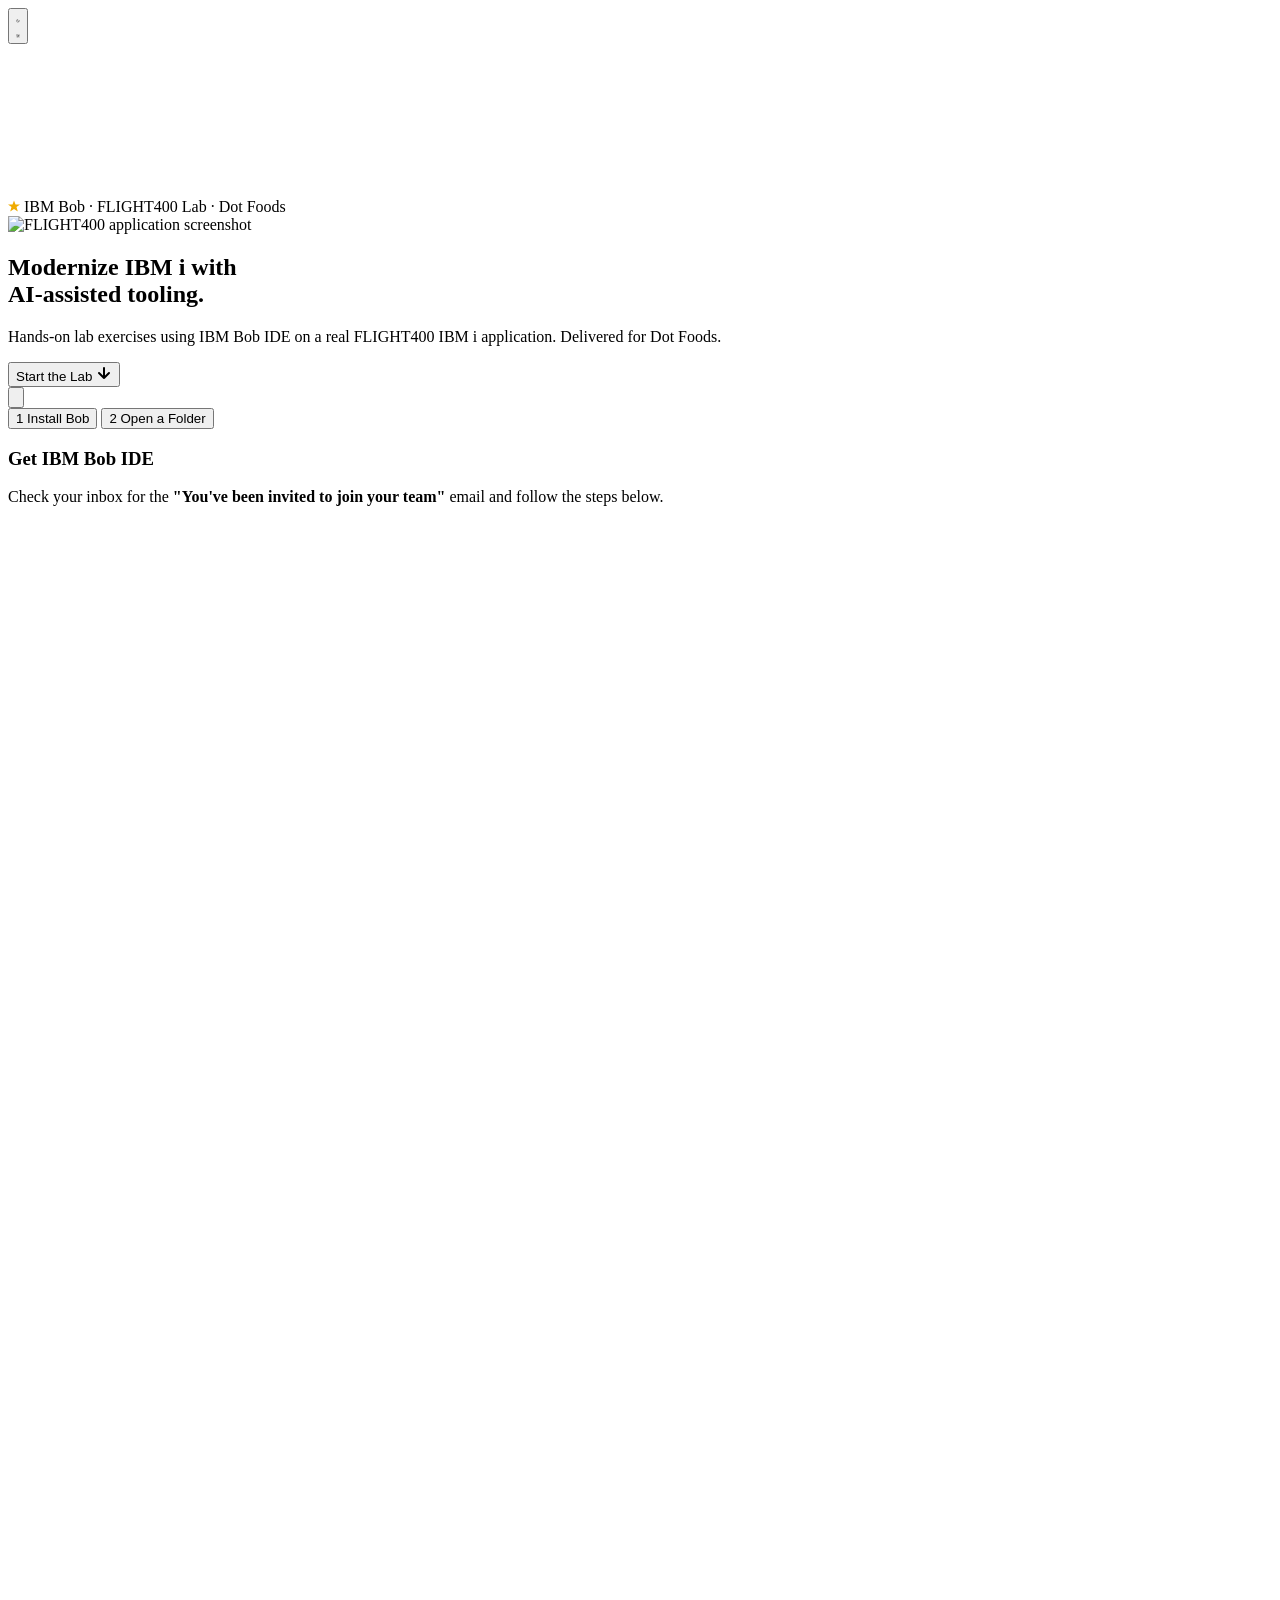
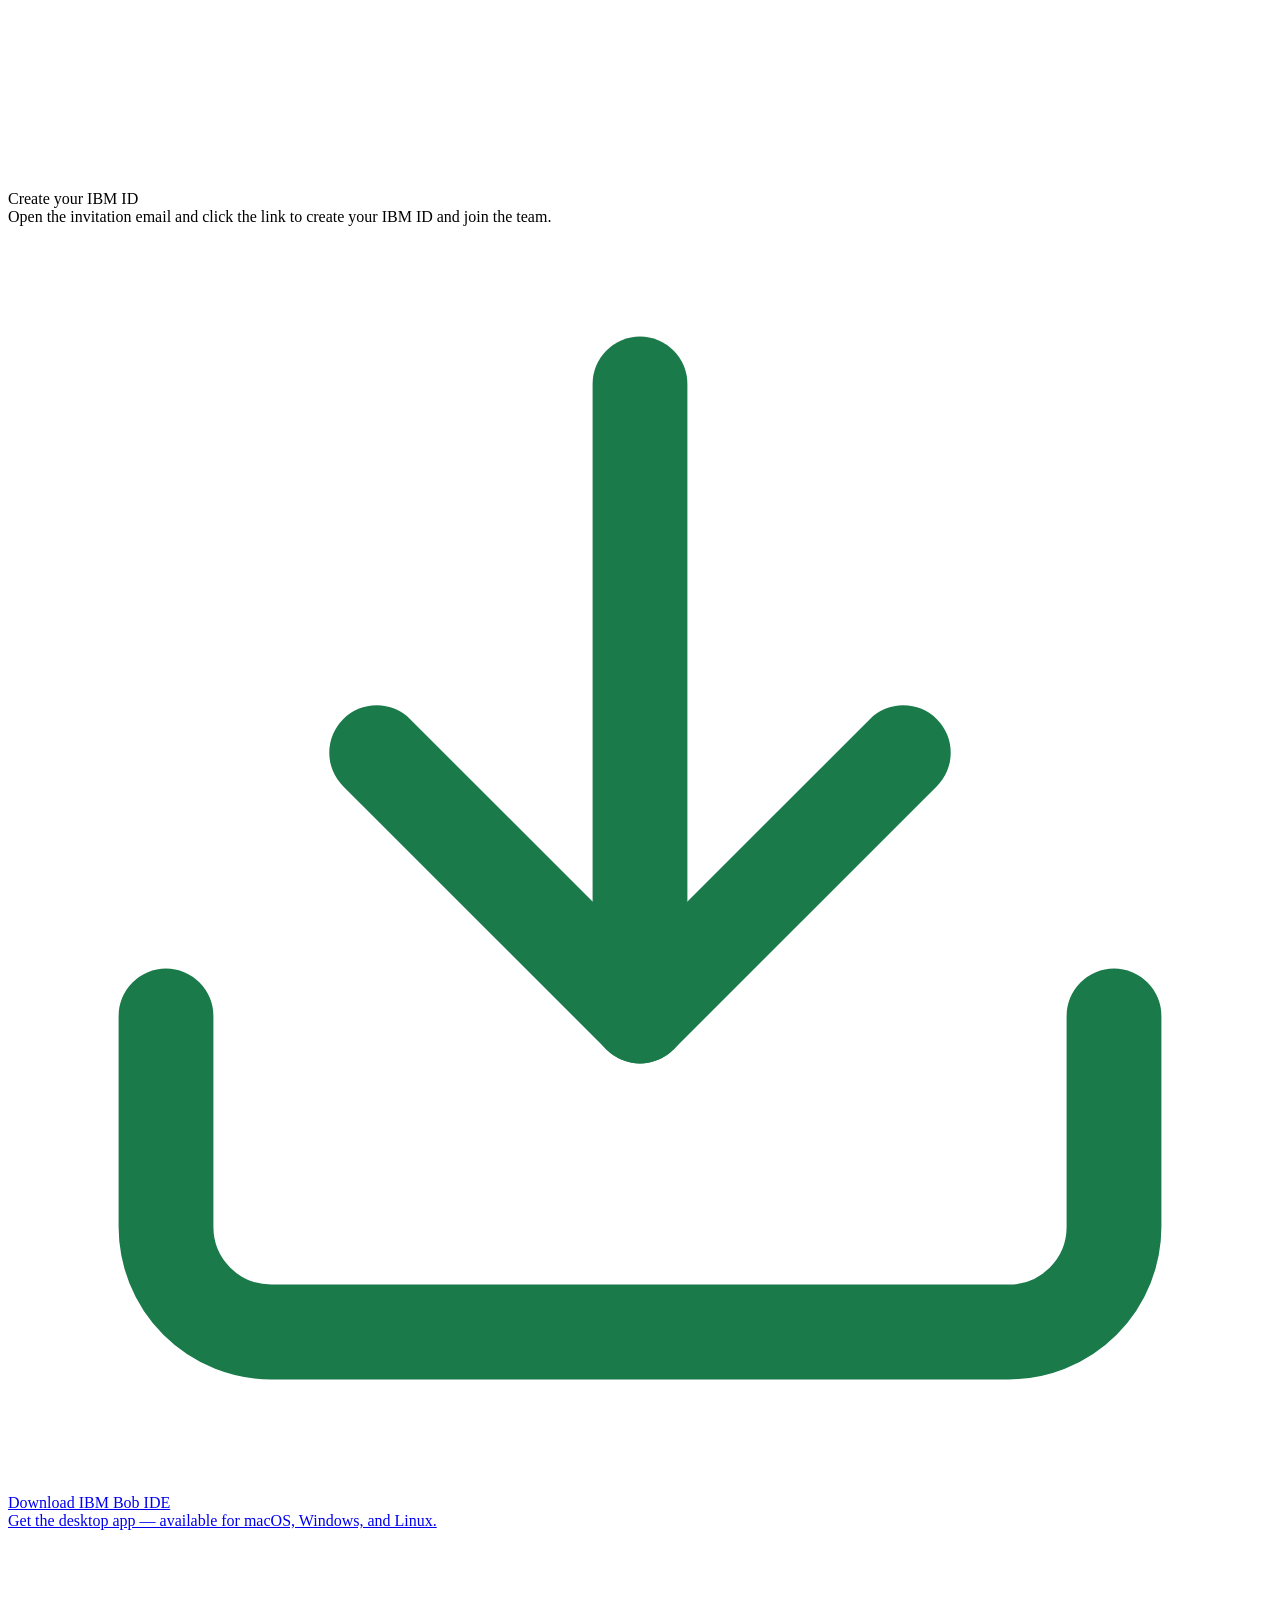
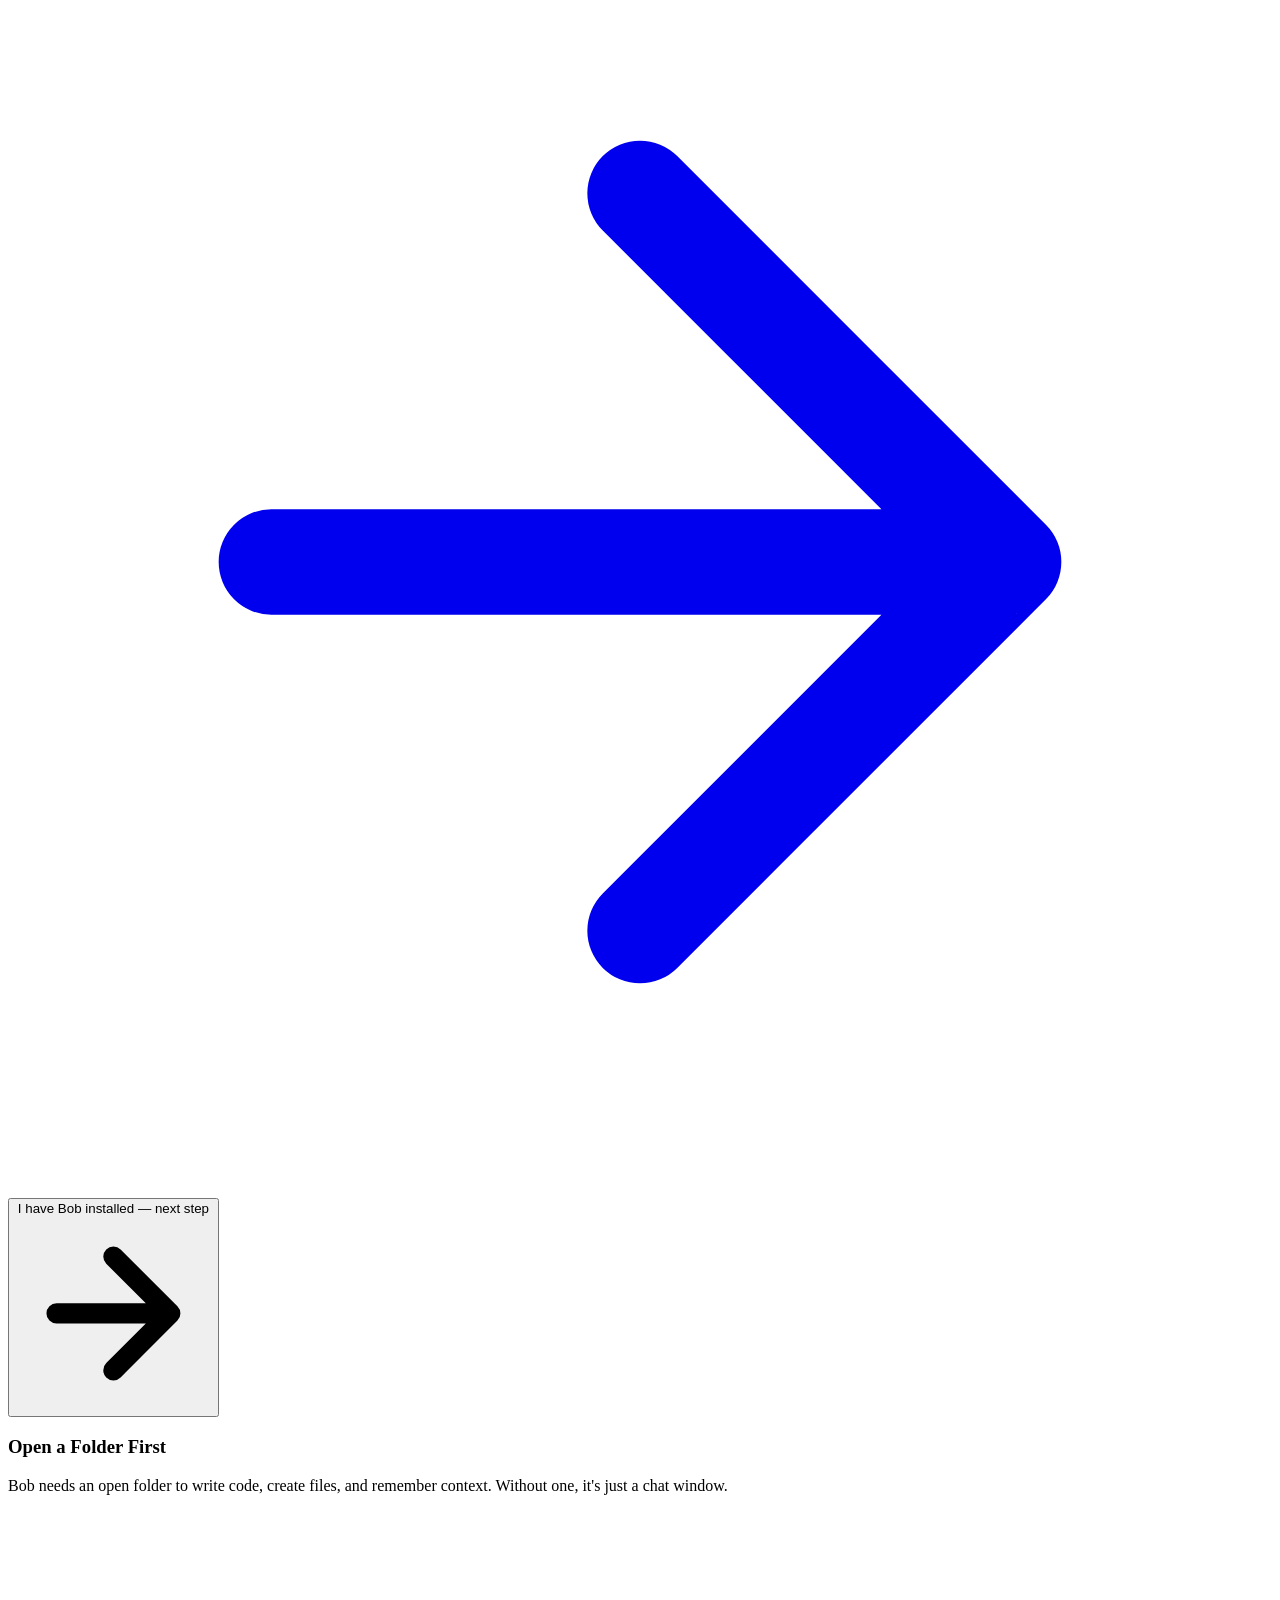
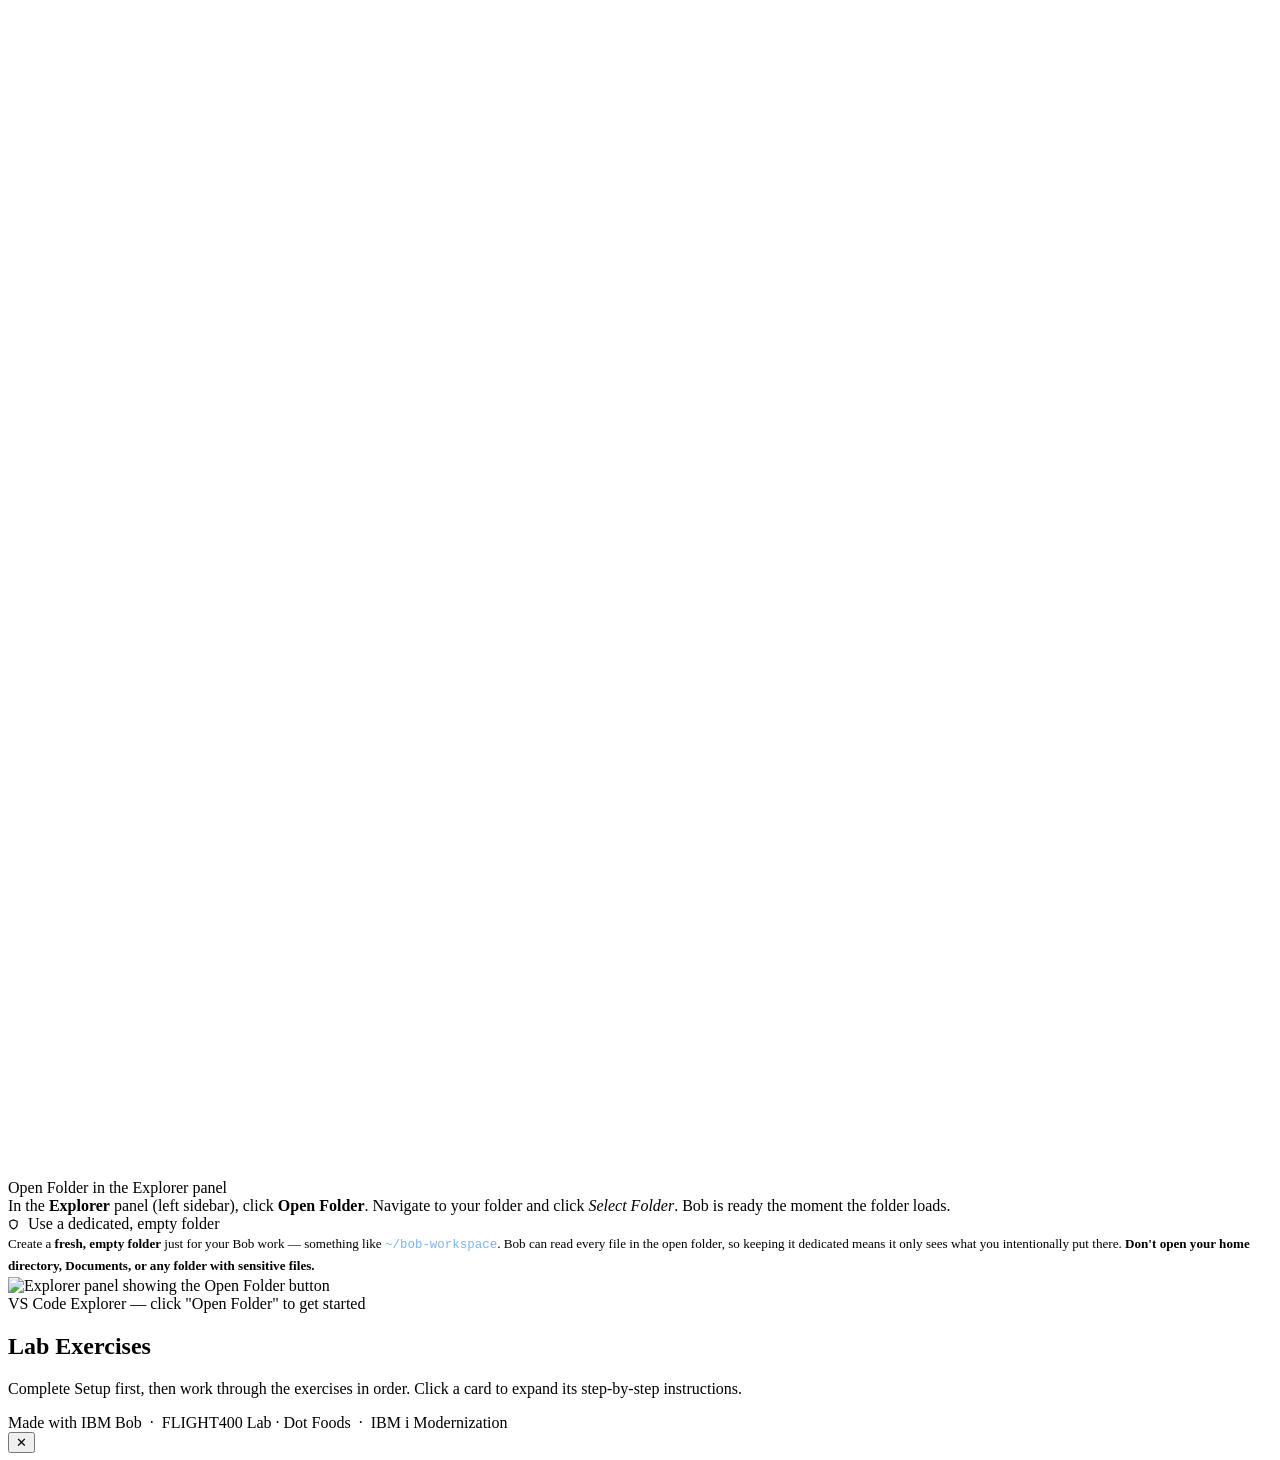
==== docs/index.html @ f242ba4b "Brand README and GitHub Pages for Dot Foods" ====
<!DOCTYPE html>
<html lang="en" data-theme="dark">
<head>
<meta charset="UTF-8" />
<meta name="viewport" content="width=device-width, initial-scale=1.0" />
<title>FLIGHT400 Lab · Dot Foods</title>
<link rel="icon" type="image/png" href="img/bob-image.png" />
<link rel="preconnect" href="https://fonts.googleapis.com" />
<link rel="preconnect" href="https://fonts.gstatic.com" crossorigin />
<link href="https://fonts.googleapis.com/css2?family=Inter:wght@400;500;600;700;800;900&family=JetBrains+Mono:wght@400;500&display=swap" rel="stylesheet" />
<link rel="stylesheet" href="css/styles.css?v=5" />
</head>
<body>

<!-- ═══ THEME TOGGLE — outside any overflow container ══════ -->
<button class="theme-toggle" id="theme-toggle-btn" aria-label="Toggle light/dark mode">
  <!-- Moon icon (shown in dark mode) -->
  <svg class="icon-moon" viewBox="0 0 24 24" fill="none" stroke="currentColor" stroke-width="2" stroke-linecap="round" stroke-linejoin="round" aria-hidden="true">
    <path d="M21 12.79A9 9 0 1 1 11.21 3 7 7 0 0 0 21 12.79z"/>
  </svg>
  <!-- Sun icon (shown in light mode) -->
  <svg class="icon-sun" viewBox="0 0 24 24" fill="none" stroke="currentColor" stroke-width="2" stroke-linecap="round" stroke-linejoin="round" aria-hidden="true">
    <circle cx="12" cy="12" r="5"/>
    <line x1="12" y1="1"  x2="12" y2="3"/>
    <line x1="12" y1="21" x2="12" y2="23"/>
    <line x1="4.22" y1="4.22"  x2="5.64" y2="5.64"/>
    <line x1="18.36" y1="18.36" x2="19.78" y2="19.78"/>
    <line x1="1"  y1="12" x2="3"  y2="12"/>
    <line x1="21" y1="12" x2="23" y2="12"/>
    <line x1="4.22" y1="19.78" x2="5.64" y2="18.36"/>
    <line x1="18.36" y1="5.64"  x2="19.78" y2="4.22"/>
  </svg>
</button>

<div class="page-clip">
<canvas id="stars-canvas"></canvas>

<!-- ═══ HERO ═════════════════════════════════════════════ -->
<section class="hero">
  <div class="hero-orbit"></div>
  <div class="hero-orbit"></div>
  <div class="hero-orbit"></div>
  <div class="orbit-satellite" aria-hidden="true"></div>
  <div class="hero-badge">
    <svg width="12" height="12" viewBox="0 0 12 12" fill="none" aria-hidden="true">
      <polygon points="6,0.5 7.5,4.5 12,4.5 8.5,7 9.8,11.5 6,9 2.2,11.5 3.5,7 0,4.5 4.5,4.5" fill="#F0AB00"/>
    </svg>
    IBM Bob · FLIGHT400 Lab · Dot Foods
  </div>
  <img src="img/flight400.png" alt="FLIGHT400 application screenshot" class="hero-app-screenshot" />
  <h1>
    <span class="word-mask"><span class="word-inner" style="--d:200ms">Modernize</span></span>&#32;<span class="word-mask"><span class="word-inner" style="--d:280ms">IBM i</span></span>&#32;<span class="word-mask"><span class="word-inner" style="--d:360ms">with</span></span><br/><span class="word-mask"><span class="word-inner word-gold" style="--d:440ms">AI-assisted</span></span>&#32;<span class="word-mask"><span class="word-inner" style="--d:520ms">tooling.</span></span>
  </h1>
  <p>Hands-on lab exercises using IBM Bob IDE on a real FLIGHT400 IBM i application. Delivered for Dot Foods.</p>
  <button class="hero-cta" id="hero-cta-btn">
    Start the Lab
    <svg width="16" height="16" viewBox="0 0 16 16" fill="none" aria-hidden="true">
      <path d="M8 3v10M3 8l5 5 5-5" stroke="currentColor" stroke-width="2" stroke-linecap="round" stroke-linejoin="round"/>
    </svg>
  </button>
</section>

<!-- ═══ NEW-TO-BOB MODAL ══════════════════════════════════ -->
<div class="ntb-overlay" id="ntb-overlay" role="dialog" aria-modal="true" aria-labelledby="ntb-title">
  <div class="ntb-modal">
    <button class="ntb-close" id="ntb-close" aria-label="Close">
      <svg viewBox="0 0 24 24" fill="none" stroke="currentColor" stroke-width="2.5" stroke-linecap="round" aria-hidden="true"><path d="M18 6 6 18M6 6l12 12"/></svg>
    </button>
    <div class="ntb-tabs" role="tablist">
      <button class="ntb-tab ntb-tab-active" id="ntb-tab-1" role="tab" aria-selected="true" aria-controls="ntb-panel-1" data-ntb-tab="1">
        <span class="ntb-tab-num">1</span>
        Install Bob
      </button>
      <button class="ntb-tab" id="ntb-tab-2" role="tab" aria-selected="false" aria-controls="ntb-panel-2" data-ntb-tab="2">
        <span class="ntb-tab-num">2</span>
        Open a Folder
      </button>
    </div>
    <div class="ntb-panels">

      <!-- Panel 1: Install -->
      <div class="ntb-panel ntb-panel-active" id="ntb-panel-1" role="tabpanel" aria-labelledby="ntb-tab-1">
        <h3 id="ntb-title">Get IBM Bob IDE</h3>
        <p class="ntb-subtitle">Check your inbox for the <strong>"You've been invited to join your team"</strong> email and follow the steps below.</p>
        <div class="ntb-action-cards">
          <div class="ntb-action-card ntb-action-card--static">
            <div class="ntb-action-icon icon-trial">
              <svg viewBox="0 0 24 24" fill="none" stroke="var(--ibm-blue)" stroke-width="1.8" stroke-linecap="round" stroke-linejoin="round" aria-hidden="true">
                <path d="M20 21v-2a4 4 0 0 0-4-4H8a4 4 0 0 0-4 4v2"/><circle cx="12" cy="7" r="4"/>
              </svg>
            </div>
            <div class="ntb-action-text">
              <div class="ntb-action-title">Create your IBM ID</div>
              <div class="ntb-action-desc">Open the invitation email and click the link to create your IBM ID and join the team.</div>
            </div>
          </div>
          <a href="https://bob.ibm.com/download" target="_blank" rel="noopener" class="ntb-action-card">
            <div class="ntb-action-icon icon-download">
              <svg viewBox="0 0 24 24" fill="none" stroke="#1a7a4a" stroke-width="1.8" stroke-linecap="round" stroke-linejoin="round" aria-hidden="true">
                <path d="M21 15v4a2 2 0 0 1-2 2H5a2 2 0 0 1-2-2v-4"/><polyline points="7 10 12 15 17 10"/><line x1="12" y1="15" x2="12" y2="3"/>
              </svg>
            </div>
            <div class="ntb-action-text">
              <div class="ntb-action-title">Download IBM Bob IDE</div>
              <div class="ntb-action-desc">Get the desktop app — available for macOS, Windows, and Linux.</div>
            </div>
            <div class="ntb-action-arrow">
              <svg viewBox="0 0 24 24" fill="none" stroke="currentColor" stroke-width="2" stroke-linecap="round" stroke-linejoin="round" aria-hidden="true"><path d="M5 12h14M12 5l7 7-7 7"/></svg>
            </div>
          </a>
        </div>
        <button class="ntb-next-btn" id="ntb-next-btn">
          I have Bob installed — next step
          <svg viewBox="0 0 24 24" fill="none" stroke="currentColor" stroke-width="2.5" stroke-linecap="round" stroke-linejoin="round" aria-hidden="true"><path d="M5 12h14M12 5l7 7-7 7"/></svg>
        </button>
      </div>

      <!-- Panel 2: Open a Folder -->
      <div class="ntb-panel" id="ntb-panel-2" role="tabpanel" aria-labelledby="ntb-tab-2">
        <h3>Open a Folder First</h3>
        <p class="ntb-subtitle">Bob needs an open folder to write code, create files, and remember context. Without one, it's just a chat window.</p>
        <div class="ntb-section">
          <div class="ntb-row">
            <div class="ntb-icon-wrap">
              <svg viewBox="0 0 24 24" fill="none" stroke="var(--ibm-blue)" stroke-width="1.8" stroke-linecap="round" stroke-linejoin="round" aria-hidden="true">
                <path d="M22 19a2 2 0 0 1-2 2H4a2 2 0 0 1-2-2V5a2 2 0 0 1 2-2h5l2 3h9a2 2 0 0 1 2 2z"/>
              </svg>
            </div>
            <div class="ntb-row-text">
              <div class="ntb-row-title">Open Folder in the Explorer panel</div>
              <div class="ntb-row-desc">In the <strong>Explorer</strong> panel (left sidebar), click <strong>Open Folder</strong>. Navigate to your folder and click <em>Select Folder</em>. Bob is ready the moment the folder loads.</div>
            </div>
          </div>
        </div>
        <div class="ntb-divider"></div>
        <div class="ntb-section">
          <div class="ntb-section-label">
            <svg width="11" height="11" viewBox="0 0 24 24" fill="none" stroke="currentColor" stroke-width="2.5" stroke-linecap="round" aria-hidden="true" style="display:inline-block;vertical-align:-1px;margin-right:5px"><path d="M12 22s8-4 8-10V5l-8-3-8 3v7c0 6 8 10 8 10z"/></svg>
            Use a dedicated, empty folder
          </div>
          <div class="ntb-row-desc" style="font-size:0.82rem;line-height:1.65;color:var(--muted)">
            Create a <strong style="color:var(--text)">fresh, empty folder</strong> just for your Bob work — something like <code style="font-size:0.78rem;color:#7db3f5">~/bob-workspace</code>. Bob can read every file in the open folder, so keeping it dedicated means it only sees what you intentionally put there. <strong style="color:var(--text)">Don't open your home directory, Documents, or any folder with sensitive files.</strong>
          </div>
        </div>
        <div class="ntb-screenshot-box">
          <img src="img/image.png" alt="Explorer panel showing the Open Folder button"/>
          <div class="ntb-ss-caption">VS Code Explorer — click "Open Folder" to get started</div>
        </div>
      </div>

    </div><!-- end ntb-panels -->
  </div>
</div>

<!-- ═══ TRACKS ════════════════════════════════════════════ -->
<section class="scroll-section" id="tracks-section">
  <div class="section-intro">
    <h2>Lab Exercises</h2>
    <p>Complete Setup first, then work through the exercises in order. Click a card to expand its step-by-step instructions.</p>
    <div class="divider"></div>
  </div>
  <div class="tracks-stream" id="tracks-stream">
    <!-- Track partials are loaded here by app.js -->
  </div>
</section>

<footer>Made with IBM Bob &nbsp;&middot;&nbsp; FLIGHT400 Lab · Dot Foods &nbsp;&middot;&nbsp; IBM i Modernization</footer>

</div><!-- /.page-clip -->

<!-- ═══ STUDENT BADGE ═════════════════════════════════════ -->
<div class="student-badge hidden" id="gf-student-badge" aria-live="polite">
  <div class="student-badge-name" id="student-badge-name"></div>
  <button class="student-badge-clear" id="student-badge-clear" title="Clear selection" aria-label="Clear student selection">✕</button>
</div>

<script src="js/app.js?v=3"></script>
</body>
</html>
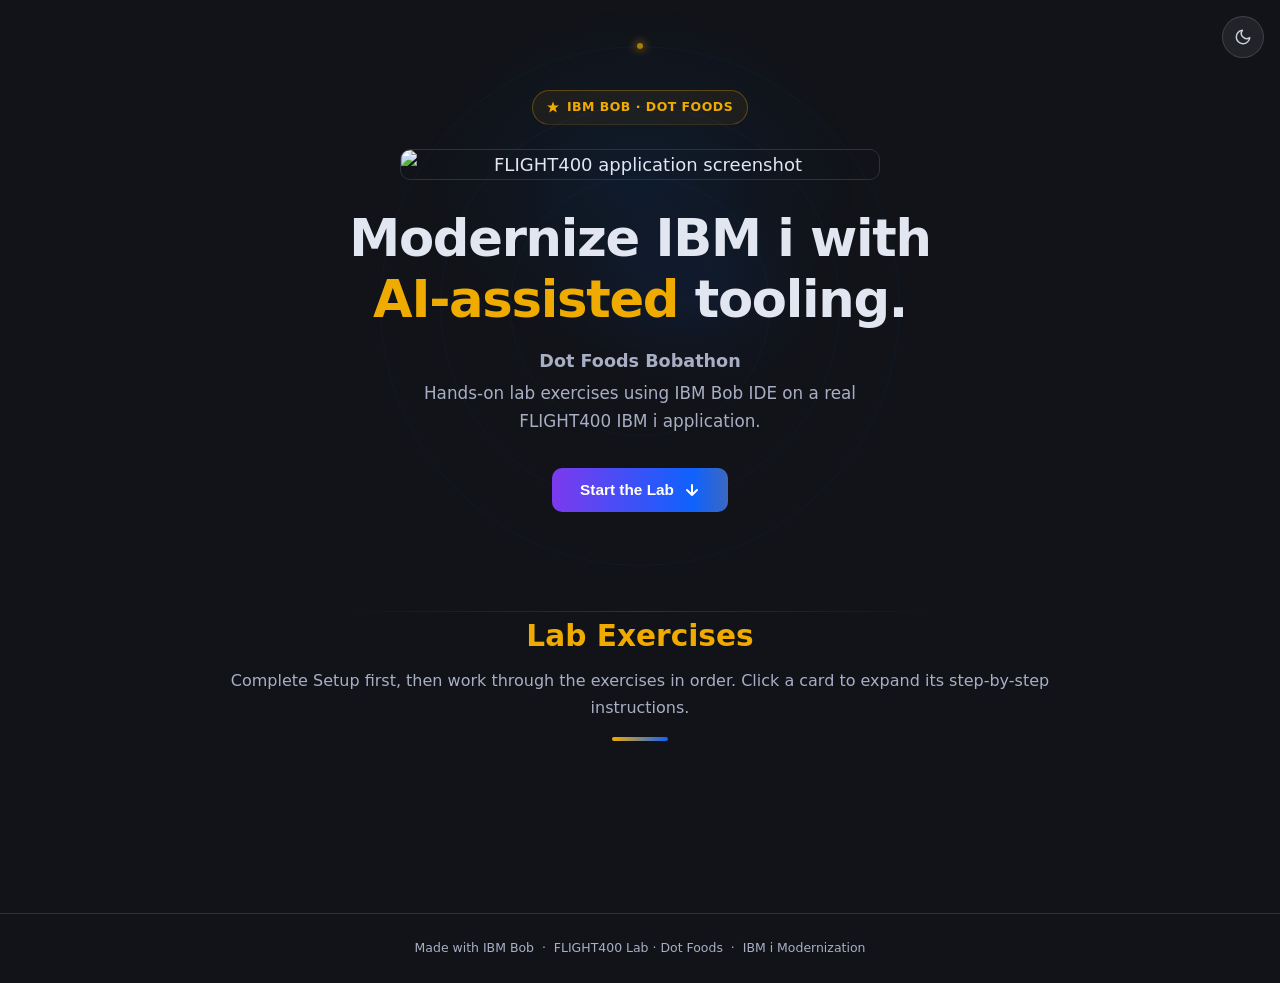
==== commit 9b547f32: "Add Dot Foods branding, setup stages, and PDF-ready markdown guides" ====
--- a/docs/index.html
+++ b/docs/index.html
@@ -45,13 +45,14 @@
     <svg width="12" height="12" viewBox="0 0 12 12" fill="none" aria-hidden="true">
       <polygon points="6,0.5 7.5,4.5 12,4.5 8.5,7 9.8,11.5 6,9 2.2,11.5 3.5,7 0,4.5 4.5,4.5" fill="#F0AB00"/>
     </svg>
-    IBM Bob · FLIGHT400 Lab · Dot Foods
+    IBM Bob · Dot Foods
   </div>
   <img src="img/flight400.png" alt="FLIGHT400 application screenshot" class="hero-app-screenshot" />
   <h1>
     <span class="word-mask"><span class="word-inner" style="--d:200ms">Modernize</span></span>&#32;<span class="word-mask"><span class="word-inner" style="--d:280ms">IBM i</span></span>&#32;<span class="word-mask"><span class="word-inner" style="--d:360ms">with</span></span><br/><span class="word-mask"><span class="word-inner word-gold" style="--d:440ms">AI-assisted</span></span>&#32;<span class="word-mask"><span class="word-inner" style="--d:520ms">tooling.</span></span>
   </h1>
-  <p>Hands-on lab exercises using IBM Bob IDE on a real FLIGHT400 IBM i application. Delivered for Dot Foods.</p>
+  <p style="font-size:1.1rem;font-weight:600;margin-bottom:0.25rem">Dot Foods Bobathon</p>
+  <p>Hands-on lab exercises using IBM Bob IDE on a real FLIGHT400 IBM i application.</p>
   <button class="hero-cta" id="hero-cta-btn">
     Start the Lab
     <svg width="16" height="16" viewBox="0 0 16 16" fill="none" aria-hidden="true">
--- a/docs/css/styles.css
+++ b/docs/css/styles.css
@@ -0,0 +1,1061 @@
+*, *::before, *::after { box-sizing: border-box; margin: 0; padding: 0; }
+
+:root {
+  --primary:   #0F62FE;
+  --accent:    #F0AB00;
+  --ibm-blue:  #0F62FE;
+  --bg:        #111318;
+  --surface:   #1c1f26;
+  --border:    #2e3140;
+  --text:      #e2e6f0;
+  --muted:     #a8afc4;
+  --radius:    16px;
+
+  /* ── Per-track colors (Setup + 7 exercises) ── */
+  --c0: #0057B8;  /* Setup  — IBM Blue      */
+  --c1: #0e7490;  /* Ex 1   — Teal          */
+  --c2: #1a7a4a;  /* Ex 2   — Green         */
+  --c3: #c2790a;  /* Ex 3   — Amber         */
+  --c4: #c2120a;  /* Ex 4   — Red           */
+  --c5: #7c3aed;  /* Ex 5   — Indigo        */
+  --c6: #be185d;  /* Ex 6   — Pink          */
+  --c7: #c2550a;  /* Ex 7   — Orange        */
+
+  /* ── Per-track glow ── */
+  --glow-0: rgba(0,87,184,0.18);       --glow-0-shadow: rgba(0,87,184,0.12);
+  --glow-1: rgba(14,116,144,0.18);     --glow-1-shadow: rgba(14,116,144,0.12);
+  --glow-2: rgba(26,122,74,0.18);      --glow-2-shadow: rgba(26,122,74,0.12);
+  --glow-3: rgba(194,121,10,0.18);     --glow-3-shadow: rgba(194,121,10,0.12);
+  --glow-4: rgba(194,18,10,0.18);      --glow-4-shadow: rgba(194,18,10,0.12);
+  --glow-5: rgba(124,58,237,0.18);     --glow-5-shadow: rgba(124,58,237,0.12);
+  --glow-6: rgba(190,24,93,0.18);      --glow-6-shadow: rgba(190,24,93,0.12);
+  --glow-7: rgba(194,85,10,0.18);      --glow-7-shadow: rgba(194,85,10,0.12);
+
+  /* ── Surface & glass ── */
+  --surface-glass: rgba(28,31,38,0.72);
+  --border-subtle: rgba(255,255,255,0.06);
+
+  /* ── Theme toggle ── */
+  --toggle-bg:     rgba(255,255,255,0.07);
+  --toggle-border: rgba(255,255,255,0.14);
+  --toggle-color:  #c8cfe0;
+
+  /* ── Typography ── */
+  --font-sans: 'Inter', -apple-system, 'Segoe UI', system-ui, sans-serif;
+  --font-mono: 'JetBrains Mono', 'Fira Code', 'Cascadia Code', monospace;
+
+  /* ── Motion ── */
+  --ease-premium:   cubic-bezier(0.05, 0.7, 0.1, 1);
+  --ease-spring:    cubic-bezier(0.34, 1.56, 0.64, 1);
+  --ease-gentle:    cubic-bezier(0.4, 0, 0.2, 1);
+  --ease-out:       cubic-bezier(0.0, 0, 0.2, 1);
+  --ease-in:        cubic-bezier(0.4, 0, 1, 1);
+}
+
+/* ── LIGHT THEME ── */
+[data-theme="light"] {
+  --bg:        #f4f6fb;
+  --surface:   #ffffff;
+  --border:    #d4d9e8;
+  --text:      #111318;
+  --muted:     #6b7494;
+
+  --glow-0-shadow: rgba(0,87,184,0.08);
+  --glow-1-shadow: rgba(14,116,144,0.08);
+  --glow-2-shadow: rgba(26,122,74,0.08);
+  --glow-3-shadow: rgba(194,121,10,0.08);
+  --glow-4-shadow: rgba(194,18,10,0.08);
+  --glow-5-shadow: rgba(124,58,237,0.08);
+  --glow-6-shadow: rgba(190,24,93,0.08);
+  --glow-7-shadow: rgba(194,85,10,0.08);
+
+  --surface-glass: rgba(255,255,255,0.80);
+  --border-subtle: rgba(0,0,0,0.06);
+  --toggle-bg:     rgba(0,0,0,0.06);
+  --toggle-border: rgba(0,0,0,0.14);
+  --toggle-color:  #444c6a;
+}
+
+[data-theme="light"] body { background: var(--bg); }
+
+[data-theme="light"] #stars-canvas { opacity: 0 !important; animation: none; }
+
+[data-theme="light"] .hero::before {
+  background:
+    radial-gradient(ellipse 55% 45% at 50% 40%, rgba(0,87,184,0.07), transparent 70%),
+    radial-gradient(ellipse 40% 30% at 60% 60%, rgba(15,98,254,0.04), transparent 60%);
+}
+
+[data-theme="light"] .bubble-card {
+  background: linear-gradient(150deg, #ffffff 0%, #f0f3fa 100%);
+  box-shadow: 0 2px 16px rgba(0,0,0,0.08);
+}
+
+[data-theme="light"] .use-case { background: #f8f9fd; }
+[data-theme="light"] .use-case-header:hover { background: #eef1f8; }
+[data-theme="light"] .mode-step { background: #f4f6fb; }
+[data-theme="light"] .step-prompt { background: #e8edf8; }
+[data-theme="light"] .step-prompt pre { color: #2a3a6a; }
+[data-theme="light"] .code-block { background: #e8edf8; border-color: rgba(0,87,184,0.15); }
+[data-theme="light"] .code-block pre { color: #2a3a6a; }
+[data-theme="light"] .copy-btn { background: rgba(0,0,0,0.07); border-color: rgba(0,0,0,0.14); color: #111318; }
+[data-theme="light"] .copy-btn:hover { background: rgba(0,0,0,0.13); }
+[data-theme="light"] .ntb-modal { background: #ffffff; border-color: rgba(0,0,0,0.10); }
+[data-theme="light"] .ntb-action-card { background: #f4f6fb; }
+[data-theme="light"] .ntb-screenshot-box { background: #f4f6fb; }
+[data-theme="light"] .ntb-screenshot-box .ntb-ss-caption { background: #eef1f8; color: var(--muted); }
+[data-theme="light"] .global-footer { background: rgba(244,246,251,0.92); }
+[data-theme="light"] .student-badge { background: rgba(255,255,255,0.92); box-shadow: 0 4px 24px rgba(0,0,0,0.12), 0 0 0 1px rgba(15,98,254,0.15); }
+
+html { scroll-behavior: smooth; }
+
+body {
+  font-family: var(--font-sans);
+  background: var(--bg);
+  color: var(--text);
+  min-height: 100dvh;
+  font-size: 18px;
+  line-height: 1.65;
+  -webkit-font-smoothing: antialiased;
+  -moz-osx-font-smoothing: grayscale;
+}
+
+/* Clip horizontal overflow on html — this does NOT create a containing block
+   for position:fixed (unlike body or any other element), so Firefox & Safari fixed
+   elements work correctly. */
+html { overflow-x: hidden; }
+
+pre, code, kbd, samp {
+  font-family: var(--font-mono);
+  font-size: 0.82em;
+}
+
+/* ── STARFIELD ── */
+#stars-canvas {
+  position: fixed; inset: 0;
+  pointer-events: none; z-index: 0;
+  animation: starfield-fade 8s var(--ease-gentle) infinite alternate;
+}
+@keyframes starfield-fade {
+  from { opacity: 0.35; }
+  to   { opacity: 0.55; }
+}
+
+/* ── HERO ── */
+.hero {
+  position: relative; z-index: 1;
+  text-align: center;
+  padding: 90px 24px 100px;
+  max-width: 720px;
+  margin: 0 auto;
+}
+.hero::after {
+  content: '';
+  position: absolute;
+  bottom: 0; left: 50%;
+  transform: translateX(-50%);
+  width: min(600px, 90%); height: 1px;
+  background: linear-gradient(90deg, transparent, var(--border), transparent);
+}
+.hero::before {
+  content: '';
+  position: absolute;
+  top: -40px; left: 50%; transform: translateX(-50%);
+  width: 560px; height: 560px;
+  background:
+    radial-gradient(ellipse 55% 45% at 50% 40%, rgba(0,87,184,0.13), transparent 70%),
+    radial-gradient(ellipse 40% 30% at 60% 60%, rgba(15,98,254,0.07), transparent 60%);
+  pointer-events: none;
+}
+
+/* Orbit rings */
+.hero-orbit {
+  position: absolute; border-radius: 50%;
+  border: 1px solid rgba(0,87,184,0.10);
+  pointer-events: none;
+  animation: orb-spin 18s linear infinite;
+  top: 50%; left: 50%; transform: translate(-50%,-50%);
+}
+.hero-orbit:nth-child(1) { width: 260px; height: 260px; animation-duration: 18s; }
+.hero-orbit:nth-child(2) { width: 400px; height: 400px; animation-duration: 28s; animation-direction: reverse; }
+.hero-orbit:nth-child(3) { width: 520px; height: 520px; animation-duration: 40s; }
+@keyframes orb-spin { to { transform: translate(-50%,-50%) rotate(360deg); } }
+
+.orbit-satellite {
+  position: absolute;
+  top: 50%; left: 50%;
+  width: 520px; height: 520px;
+  margin-left: -260px; margin-top: -260px;
+  border-radius: 50%; pointer-events: none;
+  animation: orb-spin 40s linear infinite;
+}
+.orbit-satellite::after {
+  content: '';
+  position: absolute;
+  top: -3px; left: 50%; transform: translateX(-50%);
+  width: 6px; height: 6px; border-radius: 50%;
+  background: rgba(240,171,0,0.7);
+  box-shadow: 0 0 8px 2px rgba(240,171,0,0.4);
+}
+
+/* Hero badge pill */
+.hero-badge {
+  display: inline-flex; align-items: center; gap: 8px;
+  border: 1px solid rgba(240,171,0,0.3);
+  background: rgba(240,171,0,0.06);
+  border-radius: 20px; padding: 6px 14px;
+  font-size: 0.78rem; font-weight: 600; color: var(--accent);
+  letter-spacing: 0.04em; text-transform: uppercase;
+  margin-bottom: 24px;
+  clip-path: inset(0 100% 0 0);
+  animation: badge-wipe 0.65s var(--ease-premium) 0.1s forwards;
+}
+@keyframes badge-wipe { to { clip-path: inset(0 0% 0 0); } }
+
+.hero-app-screenshot {
+  display: block;
+  max-width: min(480px, 90%);
+  width: 100%;
+  margin: 0 auto 28px;
+  border-radius: 10px;
+  border: 1px solid var(--border);
+  opacity: 0;
+  animation: screenshot-fade 0.7s var(--ease-gentle) 0.15s forwards;
+}
+@keyframes screenshot-fade {
+  to { opacity: 1; }
+}
+
+.hero h1 {
+  font-size: clamp(2rem, 5vw, 3.2rem);
+  font-weight: 900; line-height: 1.18;
+  letter-spacing: -0.025em; margin-bottom: 18px;
+}
+.hero h1 .word-mask {
+  display: inline-block; overflow: hidden;
+  vertical-align: bottom;
+  padding-bottom: 0.05em; margin-bottom: -0.05em;
+}
+.hero h1 .word-inner {
+  display: inline-block;
+  transform: translateY(110%); opacity: 0;
+  animation: word-rise 0.55s var(--ease-premium) both;
+  animation-delay: var(--d, 0ms);
+}
+@keyframes word-rise { to { transform: translateY(0); opacity: 1; } }
+.hero h1 .word-gold { color: var(--accent); }
+
+.hero p {
+  font-size: 1.05rem; color: var(--muted);
+  max-width: 520px; margin: 0 auto 32px;
+  opacity: 0;
+  animation: hero-fade-up 0.6s var(--ease-premium) 0.55s forwards;
+}
+
+.hero-cta {
+  display: inline-flex; align-items: center; gap: 10px;
+  background: linear-gradient(270deg, #7c3aed, #0057B8, #1a7a4a, #c2790a, #0F62FE, #7c3aed);
+  background-size: 400% 400%;
+  color: #fff; border: none; border-radius: 10px;
+  padding: 13px 28px;
+  font-size: 0.96rem; font-weight: 700; cursor: pointer;
+  opacity: 0;
+  animation:
+    hero-fade-up 0.6s var(--ease-premium) 0.9s forwards,
+    wave-shift   6s linear 1.5s infinite;
+  transition: box-shadow 200ms var(--ease-out), transform 120ms var(--ease-out), filter 200ms var(--ease-out);
+  position: relative; z-index: 2;
+}
+.hero-cta:hover { filter: brightness(1.15); box-shadow: 0 0 0 4px rgba(15,98,254,0.28), 0 8px 32px rgba(0,87,184,0.30); }
+.hero-cta:active { transform: scale(0.97); }
+
+.hero-pill-row {
+  display: flex; align-items: center; justify-content: center;
+  gap: 16px; flex-wrap: wrap;
+  margin-top: 20px; margin-bottom: 24px;
+  opacity: 0;
+  animation: hero-fade-up 0.6s var(--ease-premium) 0.65s forwards;
+}
+
+@keyframes wave-shift {
+  0%   { background-position: 0%   50%; }
+  50%  { background-position: 100% 50%; }
+  100% { background-position: 0%   50%; }
+}
+@keyframes hero-fade-up {
+  from { opacity: 0; transform: translateY(10px); }
+  to   { opacity: 1; transform: translateY(0); }
+}
+
+/* Hero pill buttons */
+.new-to-bob-btn {
+  display: inline-flex; align-items: center; gap: 8px;
+  background: transparent;
+  border: 1.5px solid rgba(240,171,0,0.45);
+  color: var(--accent);
+  font-size: 0.88rem; font-weight: 600;
+  padding: 12px 28px; border-radius: 100px;
+  cursor: pointer; min-height: 44px;
+  opacity: 0;
+  animation: hero-fade-up 560ms var(--ease-premium) 800ms forwards;
+  transition: background 180ms var(--ease-out), border-color 180ms var(--ease-out);
+  position: relative; z-index: 2;
+}
+.new-to-bob-btn:hover { background: rgba(240,171,0,0.10); border-color: var(--accent); }
+
+.marketplace-btn {
+  display: inline-flex; align-items: center; gap: 8px;
+  background: transparent;
+  border: 1.5px solid rgba(124,58,237,0.45);
+  color: #c084fc;
+  font-size: 0.88rem; font-weight: 600;
+  padding: 12px 28px; border-radius: 100px;
+  cursor: pointer; min-height: 44px; text-decoration: none;
+  opacity: 0;
+  animation: hero-fade-up 560ms var(--ease-premium) 800ms forwards;
+  transition: background 180ms var(--ease-out), border-color 180ms var(--ease-out);
+  position: relative; z-index: 2;
+}
+.marketplace-btn:hover { background: rgba(124,58,237,0.12); border-color: #c084fc; }
+
+/* ── SCROLL SECTION ── */
+.scroll-section {
+  position: relative; z-index: 1;
+  max-width: 960px; margin: 0 auto;
+  padding: 0 20px 108px;
+}
+
+.section-intro {
+  text-align: center; margin-bottom: 64px;
+  opacity: 0; transform: translateY(24px);
+  animation: section-reveal 600ms var(--ease-premium) 400ms forwards;
+}
+@keyframes section-reveal { to { opacity: 1; transform: translateY(0); } }
+.section-intro h2 { font-size: 1.85rem; font-weight: 800; color: var(--accent); }
+.section-intro p  { color: var(--muted); margin-top: 8px; font-size: 1rem; }
+.divider {
+  width: 56px; height: 4px;
+  background: linear-gradient(90deg, var(--accent), var(--ibm-blue));
+  border-radius: 4px; margin: 16px auto 0;
+}
+
+/* ── BUBBLE TRACK CARDS ── */
+.tracks-stream { display: flex; flex-direction: column; gap: 28px; }
+
+.bubble-card {
+  background: linear-gradient(150deg, var(--surface) 0%, #1a1d24 100%);
+  border-radius: 24px;
+  border: 1.5px solid var(--border);
+  border-left: 5px solid var(--border);
+  padding: 0; overflow: hidden; cursor: pointer;
+  box-shadow: 0 4px 24px rgba(0,0,0,0.38);
+  opacity: 0; transform: translateY(20px) scale(0.98);
+  transition:
+    opacity      420ms var(--ease-spring),
+    transform    420ms var(--ease-spring),
+    box-shadow   220ms var(--ease-out),
+    border-color 500ms var(--ease-premium);
+  position: relative;
+}
+
+/* ── ADDITIONAL EXERCISES GROUP (collapsed by default) ── */
+.extra-toggle {
+  display: flex; align-items: center; justify-content: space-between; gap: 16px;
+  width: 100%; padding: 18px 24px; cursor: pointer;
+  background: var(--surface); color: var(--text);
+  border: 1.5px solid var(--border); border-radius: 24px;
+  font: inherit; font-size: 1.1rem; font-weight: 800; text-align: left;
+  transition: border-color 250ms var(--ease-out), box-shadow 220ms var(--ease-out);
+}
+.extra-toggle:hover { border-color: var(--accent); }
+.extra-group.extra-open .card-chevron { transform: rotate(180deg); border-color: var(--accent); color: var(--accent); }
+.extra-group.extra-open .card-chevron::before { transform: scale(1); }
+.extra-body { display: grid; grid-template-rows: 0fr; transition: grid-template-rows 450ms var(--ease-gentle); }
+.extra-group.extra-open .extra-body { grid-template-rows: 1fr; }
+.extra-body-inner { overflow: hidden; min-height: 0; display: flex; flex-direction: column; gap: 28px; }
+.extra-group.extra-open .extra-body-inner { padding-top: 28px; }
+[data-theme="light"] .extra-toggle { background: #ffffff; }
+
+.bubble-card.bubble-in { opacity: 1; transform: translateY(0) scale(1); }
+
+.bubble-card.track-0.bubble-in { border-left-color: var(--c0); }
+.bubble-card.track-1.bubble-in { border-left-color: var(--c1); }
+.bubble-card.track-2.bubble-in { border-left-color: var(--c2); }
+.bubble-card.track-3.bubble-in { border-left-color: var(--c3); }
+.bubble-card.track-4.bubble-in { border-left-color: var(--c4); }
+.bubble-card.track-5.bubble-in { border-left-color: var(--c5); }
+.bubble-card.track-6.bubble-in { border-left-color: var(--c6); }
+.bubble-card.track-7.bubble-in { border-left-color: var(--c7); }
+
+.bubble-card:not(.open):hover {
+  transform: translateY(-4px) scale(1);
+  transition: box-shadow 220ms var(--ease-out), transform 220ms var(--ease-out);
+}
+.bubble-card.track-0:not(.open):hover { box-shadow: 0 0 0 1px var(--glow-0), 0 12px 40px var(--glow-0-shadow), 0 4px 24px rgba(0,0,0,0.45); }
+.bubble-card.track-1:not(.open):hover { box-shadow: 0 0 0 1px var(--glow-1), 0 12px 40px var(--glow-1-shadow), 0 4px 24px rgba(0,0,0,0.45); }
+.bubble-card.track-2:not(.open):hover { box-shadow: 0 0 0 1px var(--glow-2), 0 12px 40px var(--glow-2-shadow), 0 4px 24px rgba(0,0,0,0.45); }
+.bubble-card.track-3:not(.open):hover { box-shadow: 0 0 0 1px var(--glow-3), 0 12px 40px var(--glow-3-shadow), 0 4px 24px rgba(0,0,0,0.45); }
+.bubble-card.track-4:not(.open):hover { box-shadow: 0 0 0 1px var(--glow-4), 0 12px 40px var(--glow-4-shadow), 0 4px 24px rgba(0,0,0,0.45); }
+.bubble-card.track-5:not(.open):hover { box-shadow: 0 0 0 1px var(--glow-5), 0 12px 40px var(--glow-5-shadow), 0 4px 24px rgba(0,0,0,0.45); }
+.bubble-card.track-6:not(.open):hover { box-shadow: 0 0 0 1px var(--glow-6), 0 12px 40px var(--glow-6-shadow), 0 4px 24px rgba(0,0,0,0.45); }
+.bubble-card.track-7:not(.open):hover { box-shadow: 0 0 0 1px var(--glow-7), 0 12px 40px var(--glow-7-shadow), 0 4px 24px rgba(0,0,0,0.45); }
+
+.bubble-card.open { cursor: default; transform: none; box-shadow: 0 4px 24px rgba(0,0,0,0.38); }
+
+.card-summary {
+  display: flex; align-items: center; gap: 20px;
+  padding: 28px 28px 28px 26px; min-height: 44px;
+}
+
+.card-icon {
+  width: 68px; height: 68px; border-radius: 18px;
+  display: flex; align-items: center; justify-content: center; flex-shrink: 0;
+  transition: transform 350ms var(--ease-spring), box-shadow 300ms var(--ease-out);
+}
+.bubble-card.open .card-icon { transform: scale(1.1); }
+.track-0 .card-icon { background: rgba(0,87,184,0.18);    box-shadow: inset 0 0 0 1px rgba(0,87,184,0.25);    }
+.track-1 .card-icon { background: rgba(14,116,144,0.18);  box-shadow: inset 0 0 0 1px rgba(14,116,144,0.25);  }
+.track-2 .card-icon { background: rgba(26,122,74,0.16);   box-shadow: inset 0 0 0 1px rgba(26,122,74,0.22);   }
+.track-3 .card-icon { background: rgba(194,121,10,0.18);  box-shadow: inset 0 0 0 1px rgba(194,121,10,0.25);  }
+.track-4 .card-icon { background: rgba(194,18,10,0.18);   box-shadow: inset 0 0 0 1px rgba(194,18,10,0.25);   }
+.track-5 .card-icon { background: rgba(124,58,237,0.18);  box-shadow: inset 0 0 0 1px rgba(124,58,237,0.25);  }
+.track-6 .card-icon { background: rgba(190,24,93,0.18);   box-shadow: inset 0 0 0 1px rgba(190,24,93,0.25);   }
+.track-7 .card-icon { background: rgba(180,83,9,0.18);    box-shadow: inset 0 0 0 1px rgba(180,83,9,0.25);    }
+.card-icon svg { width: 30px; height: 30px; display: block; }
+
+.card-text { flex: 1; min-width: 0; }
+.card-label {
+  font-size: 0.7rem; font-weight: 700;
+  letter-spacing: 0.12em; text-transform: uppercase;
+  color: var(--muted); margin-bottom: 4px;
+}
+.track-0 .card-label { color: var(--c0); }
+.track-1 .card-label { color: var(--c1); }
+.track-2 .card-label { color: var(--c2); }
+.track-3 .card-label { color: var(--c3); }
+.track-4 .card-label { color: var(--c4); }
+.track-5 .card-label { color: var(--c5); }
+.track-6 .card-label { color: var(--c6); }
+.track-7 .card-label { color: var(--c7); }
+
+.card-title { font-size: 1.2rem; font-weight: 800; color: var(--text); margin-bottom: 6px; line-height: 1.3; }
+.card-desc  { font-size: 0.88rem; color: var(--muted); line-height: 1.6; }
+
+.card-meta { margin-top: 12px; display: flex; gap: 6px; flex-wrap: wrap; }
+.card-tag {
+  display: inline-flex; align-items: center;
+  font-size: 0.72rem; font-weight: 600;
+  padding: 3px 10px; border-radius: 100px;
+  border: 1px solid var(--border);
+  color: var(--muted); background: rgba(255,255,255,0.04);
+  letter-spacing: 0.02em; line-height: 1.6;
+}
+.track-0 .card-tag { border-color: rgba(0,87,184,0.40);    color: #7db3f5; background: rgba(0,87,184,0.10);    }
+.track-1 .card-tag { border-color: rgba(14,116,144,0.40);  color: #67d2ef; background: rgba(14,116,144,0.10);  }
+.track-2 .card-tag { border-color: rgba(26,122,74,0.40);   color: #5ec98a; background: rgba(26,122,74,0.10);   }
+.track-3 .card-tag { border-color: rgba(194,121,10,0.40);  color: #f5b84a; background: rgba(194,121,10,0.10);  }
+.track-4 .card-tag { border-color: rgba(194,18,10,0.40);   color: #f87171; background: rgba(194,18,10,0.10);   }
+.track-5 .card-tag { border-color: rgba(124,58,237,0.40);  color: #b49dfa; background: rgba(124,58,237,0.10);  }
+.track-6 .card-tag { border-color: rgba(190,24,93,0.40);   color: #f472b6; background: rgba(190,24,93,0.10);   }
+.track-7 .card-tag { border-color: rgba(180,83,9,0.40);    color: #fbbf24; background: rgba(180,83,9,0.10);    }
+
+.card-chevron {
+  width: 40px; height: 40px; flex-shrink: 0;
+  border-radius: 50%; border: 1.5px solid var(--border);
+  display: flex; align-items: center; justify-content: center;
+  color: var(--muted); position: relative; overflow: hidden;
+  transition: transform 300ms var(--ease-gentle), border-color 250ms var(--ease-out), color 250ms var(--ease-out);
+}
+.card-chevron::before {
+  content: ''; position: absolute; inset: 0; border-radius: 50%;
+  background: rgba(240,171,0,0.15); transform: scale(0);
+  transition: transform 300ms var(--ease-spring);
+}
+.card-chevron svg { width: 16px; height: 16px; display: block; position: relative; z-index: 1; }
+.bubble-card.open .card-chevron { transform: rotate(180deg); border-color: var(--accent); color: var(--accent); }
+.bubble-card.open .card-chevron::before { transform: scale(1); }
+
+.card-detail { max-height: 0; overflow: hidden; transition: max-height 450ms var(--ease-gentle); }
+.bubble-card.open .card-detail { max-height: 9999px; }
+
+.card-detail-inner {
+  border-top: 1px solid var(--border);
+  padding: 28px 28px 28px 24px;
+}
+.detail-intro { font-size: 0.98rem; color: var(--muted); line-height: 1.7; margin-bottom: 24px; }
+
+/* ── USE CASES ── */
+.use-cases { display: flex; flex-direction: column; gap: 14px; }
+.setup-section-label { font-size: 0.78rem; font-weight: 700; letter-spacing: 0.08em; text-transform: uppercase; color: var(--accent); padding: 6px 0 2px; border-top: 1px solid var(--border); margin-top: 0.5rem; }
+.use-case {
+  background: #14171f; border: 1px solid var(--border);
+  border-radius: 14px; overflow: hidden;
+  transition: border-color 250ms var(--ease-out);
+}
+.use-case.uc-open { border-color: var(--accent); }
+.use-case-header {
+  display: flex; align-items: center; gap: 12px;
+  padding: 14px 16px; cursor: pointer; user-select: none;
+  min-height: 48px;
+  transition: background 200ms var(--ease-out);
+}
+.use-case-header:hover { background: #1e2130; }
+.uc-title { font-size: 0.97rem; font-weight: 700; color: var(--text); flex: 1; line-height: 1.4; }
+.uc-arrow { color: var(--muted); flex-shrink: 0; transition: transform 250ms var(--ease-gentle); }
+.uc-arrow svg { width: 14px; height: 14px; display: block; }
+.use-case.uc-open .uc-arrow { transform: rotate(180deg); }
+.uc-body { display: grid; grid-template-rows: 0fr; transition: grid-template-rows 350ms var(--ease-premium); }
+.use-case.uc-open .uc-body { grid-template-rows: 1fr; }
+.uc-body-inner { overflow: hidden; min-height: 0; }
+.uc-body-inner > * { padding: 0 16px 16px; }
+.uc-desc { font-size: 0.92rem; color: var(--muted); line-height: 1.65; margin-bottom: 14px; }
+
+/* ── MODE STEPS ── */
+.mode-steps { margin-top: 14px; display: flex; flex-direction: column; gap: 10px; }
+.mode-step {
+  display: flex; gap: 14px; align-items: flex-start;
+  background: #13161e; border: 1px solid var(--border);
+  border-radius: 12px; padding: 14px 16px;
+}
+.step-num {
+  width: 26px; height: 26px; border-radius: 50%;
+  display: flex; align-items: center; justify-content: center;
+  font-size: 0.72rem; font-weight: 800; flex-shrink: 0;
+  color: white; margin-top: 1px;
+}
+.track-0 .step-num { background: var(--c0); }
+.track-1 .step-num { background: var(--c1); }
+.track-2 .step-num { background: var(--c2); }
+.track-3 .step-num { background: var(--c3); }
+.track-4 .step-num { background: var(--c4); }
+.track-5 .step-num { background: var(--c5); }
+.track-6 .step-num { background: var(--c6); }
+.track-7 .step-num { background: var(--c7); }
+.step-body { flex: 1; min-width: 0; }
+.step-title { font-size: 1.0rem; font-weight: 700; color: var(--text); margin-bottom: 4px; line-height: 1.4; }
+.step-desc  { font-size: 0.95rem; color: var(--muted); line-height: 1.65; margin-bottom: 10px; }
+.step-desc:last-child { margin-bottom: 0; }
+
+/* Bob mode pill — same class inline in text and at the top of a step */
+.mode-pill {
+  display: inline-flex; align-items: center;
+  font-size: 0.72rem; font-weight: 700; line-height: 1.5;
+  padding: 1px 9px; border-radius: 100px;
+  border: 1px solid var(--mode-border); color: var(--mode-fg); background: var(--mode-bg);
+  letter-spacing: 0.02em; white-space: nowrap; vertical-align: baseline;
+}
+.step-body > .mode-pill { display: flex; width: fit-content; margin-bottom: 6px; }
+.use-case-header > .mode-pill { flex-shrink: 0; }
+.card-meta > .mode-pill { padding: 3px 10px; font-weight: 600; line-height: 1.6; }
+.mode-pill--developer { --mode-fg: #78a9ff; --mode-bg: rgba(15,98,254,0.14);  --mode-border: rgba(15,98,254,0.45); }
+.mode-pill--database  { --mode-fg: #be95ff; --mode-bg: rgba(138,63,252,0.14); --mode-border: rgba(138,63,252,0.45); }
+.mode-pill--agent     { --mode-fg: #a8b3c7; --mode-bg: rgba(111,123,145,0.16); --mode-border: rgba(111,123,145,0.50); }
+[data-theme="light"] .mode-pill--developer { --mode-fg: #0043ce; --mode-bg: rgba(15,98,254,0.10);  --mode-border: rgba(15,98,254,0.40); }
+[data-theme="light"] .mode-pill--database  { --mode-fg: #6929c4; --mode-bg: rgba(138,63,252,0.10); --mode-border: rgba(138,63,252,0.40); }
+[data-theme="light"] .mode-pill--agent     { --mode-fg: #3d4757; --mode-bg: rgba(111,123,145,0.12); --mode-border: rgba(111,123,145,0.45); }
+
+/* Step prompt box */
+.step-prompt {
+  background: #0d1b35; border-radius: 10px;
+  padding: 12px 14px; position: relative; margin-top: 4px;
+}
+.step-prompt pre {
+  color: #b8c8e8;
+  font-size: 0.78rem;
+  white-space: pre-wrap; word-break: break-word; line-height: 1.6;
+  padding-right: 60px;
+}
+.step-prompt .copy-btn { top: 8px; right: 8px; }
+
+/* Copy button */
+.copy-btn {
+  position: absolute; top: 10px; right: 10px;
+  background: rgba(255,255,255,0.08);
+  border: 1px solid rgba(255,255,255,0.16);
+  color: white; font-size: 0.7rem; font-weight: 600;
+  letter-spacing: 0.04em;
+  padding: 6px 14px; border-radius: 8px;
+  cursor: pointer; min-height: 32px; min-width: 44px;
+  transition: background 150ms var(--ease-out), transform 100ms var(--ease-out);
+}
+.copy-btn:hover { background: rgba(255,255,255,0.18); }
+.copy-btn:active { transform: scale(0.94); }
+.copy-btn.copied { background: #1a7a4a; border-color: #1a7a4a; animation: copy-bounce 300ms var(--ease-spring) forwards; }
+@keyframes copy-bounce {
+  0%   { transform: scale(0.94); }
+  60%  { transform: scale(1.02); }
+  100% { transform: scale(1.0);  }
+}
+
+/* Info boxes / blockquotes */
+.info-box {
+  margin-top: 12px;
+  background: rgba(15,98,254,0.06);
+  border: 1px solid rgba(15,98,254,0.25);
+  border-radius: 10px; padding: 12px 16px;
+  font-size: 0.92rem; color: var(--muted); line-height: 1.6;
+}
+.info-box strong { color: var(--text); }
+.warn-box {
+  margin-top: 12px;
+  background: rgba(194,121,10,0.06);
+  border: 1px solid rgba(194,121,10,0.25);
+  border-radius: 10px; padding: 12px 16px;
+  font-size: 0.92rem; color: var(--muted); line-height: 1.6;
+}
+
+/* Expected findings list (exercise 5b) */
+.findings-list {
+  margin: 8px 0 0;
+  padding-bottom: 0;
+  list-style: none;
+  display: flex;
+  flex-direction: column;
+  gap: 6px;
+}
+.findings-list li {
+  font-size: 0.92rem;
+  line-height: 1.6;
+  padding: 8px 12px;
+  border-radius: 8px;
+  border-left: 3px solid transparent;
+}
+.finding-error {
+  background: rgba(220,53,53,0.07);
+  border-left-color: rgba(220,53,53,0.55);
+  color: var(--muted);
+}
+.finding-warn {
+  background: rgba(194,121,10,0.06);
+  border-left-color: rgba(194,121,10,0.45);
+  color: var(--muted);
+}
+.finding-ok {
+  background: rgba(33,128,80,0.07);
+  border-left-color: rgba(33,128,80,0.45);
+  color: var(--muted);
+}
+.finding-tip {
+  background: rgba(15,98,254,0.06);
+  border-left-color: rgba(15,98,254,0.30);
+  color: var(--muted);
+}
+
+/* Step screenshot */
+.step-screenshot {
+  margin-top: 10px; margin-bottom: 10px; border: 1px solid #2e3a55;
+  border-radius: 8px; overflow: hidden; max-width: 520px;
+}
+.step-screenshot img { display: block; width: 100%; height: auto; cursor: zoom-in; }
+
+/* Screenshot lightbox (click a screenshot to expand) */
+.img-lightbox {
+  display: none; position: fixed; inset: 0; z-index: 10000;
+  background: rgba(0,0,0,0.88);
+  align-items: center; justify-content: center; padding: 56px 24px 24px;
+}
+.img-lightbox.active { display: flex; }
+.img-lightbox-img {
+  max-width: 100%; max-height: 100%; object-fit: contain;
+  border-radius: 8px; background: #fff; cursor: default;
+}
+.img-lightbox-close {
+  position: absolute; top: 14px; right: 18px;
+  background: var(--primary); color: #fff; border: 0; border-radius: 8px;
+  padding: 8px 16px; font: inherit; font-weight: 600; font-size: 0.95rem; cursor: pointer;
+}
+.img-lightbox-close:hover { background: #0043ce; }
+.img-lightbox-close:focus-visible { outline: 3px solid var(--accent); outline-offset: 2px; }
+.step-screenshot-caption {
+  font-size: 0.72rem; color: var(--muted);
+  background: #1c2236; padding: 5px 10px;
+  text-align: center; border-top: 1px solid var(--border);
+}
+
+/* Shared spacing / layout classes (replace one-off inline styles) */
+.mt-s { margin-top: 0.5rem; }
+.mt-m { margin-top: 0.75rem; }
+.mt-l { margin-top: 1rem; }
+.mb-s { margin-bottom: 0.5rem; }
+.mb-m { margin-bottom: 0.75rem; }
+.mb-l { margin-bottom: 1rem; }
+.step-screenshot--sm { max-width: 480px; }
+.step-screenshot--xs { max-width: 348px; }
+.card-detail a { color: var(--ibm-blue); }
+.detail-list {
+  margin: 0.5rem 0 0.75rem 1.25rem; padding: 0;
+  font-size: 0.93rem; line-height: 1.7; color: var(--muted);
+}
+.detail-list strong { color: var(--text); }
+
+/* Table styles */
+.data-table {
+  width: 100%; border-collapse: collapse;
+  font-size: 0.82rem; margin-top: 12px; margin-bottom: 4px;
+  border: 1px solid var(--border); border-radius: 8px;
+  overflow: hidden;
+}
+.data-table th {
+  background: #1a1d26; color: var(--muted);
+  font-size: 0.72rem; font-weight: 700;
+  letter-spacing: 0.06em; text-transform: uppercase;
+  padding: 8px 12px; border-bottom: 1px solid var(--border);
+  text-align: left;
+}
+.data-table td {
+  padding: 7px 12px; border-bottom: 1px solid var(--border);
+  color: var(--text); font-variant-numeric: tabular-nums;
+}
+.data-table tr:last-child td { border-bottom: none; }
+.data-table tbody tr { cursor: pointer; transition: background 150ms var(--ease-out); }
+.data-table tbody tr:hover td { background: rgba(255,255,255,0.04); }
+.data-table tbody tr.attendee-selected td { background: rgba(15,98,254,0.12); }
+.data-table tbody tr.attendee-selected td:first-child { border-left: 3px solid var(--ibm-blue); padding-left: 9px; }
+.data-table code { color: #7db3f5; }
+
+/* SQL / code block */
+.code-block {
+  background: #0d1120; border-radius: 10px;
+  padding: 14px 16px; margin-top: 10px;
+  border: 1px solid rgba(0,87,184,0.20);
+  overflow-x: auto;
+}
+.code-block pre {
+  color: #b8c8e8; font-size: 0.78rem;
+  white-space: pre; line-height: 1.6;
+}
+
+/* ── NTB MODAL ── */
+.ntb-overlay {
+  display: none; position: fixed; inset: 0;
+  background: rgba(0,0,0,0.6);
+  backdrop-filter: blur(8px) saturate(1.4);
+  -webkit-backdrop-filter: blur(8px) saturate(1.4);
+  z-index: 100; align-items: center; justify-content: center; padding: 20px;
+}
+.ntb-overlay.active { display: flex; }
+.ntb-modal {
+  background: #1c1f26;
+  border: 1px solid rgba(255,255,255,0.08);
+  border-bottom-color: rgba(0,0,0,0.4);
+  border-radius: 24px; max-width: 540px; width: 100%;
+  position: relative; overflow: hidden;
+  animation: modal-pop 400ms var(--ease-spring) both;
+  box-shadow: 0 24px 64px rgba(0,0,0,0.55);
+}
+@keyframes modal-pop {
+  from { opacity: 0; transform: scale(0.96) translateY(12px); }
+  to   { opacity: 1; transform: scale(1)    translateY(0);    }
+}
+.ntb-tabs { display: flex; border-bottom: 1px solid var(--border); }
+.ntb-tab {
+  flex: 1; display: flex; align-items: center; justify-content: center; gap: 7px;
+  padding: 14px 16px;
+  font-size: 0.78rem; font-weight: 700; letter-spacing: 0.04em;
+  color: var(--muted); cursor: pointer; user-select: none;
+  border: none; background: none;
+  transition: color 200ms var(--ease-out), background 200ms var(--ease-out);
+  position: relative;
+}
+.ntb-tab::after {
+  content: ''; position: absolute; bottom: -1px; left: 16px; right: 16px;
+  height: 2px; border-radius: 2px 2px 0 0; background: var(--ibm-blue);
+  transform: scaleX(0); transition: transform 250ms var(--ease-spring);
+}
+.ntb-tab.ntb-tab-active { color: var(--text); background: rgba(255,255,255,0.03); }
+.ntb-tab.ntb-tab-active::after { transform: scaleX(1); }
+.ntb-tab .ntb-tab-num {
+  width: 20px; height: 20px; border-radius: 50%;
+  display: flex; align-items: center; justify-content: center;
+  font-size: 0.68rem; font-weight: 800;
+  background: var(--border); color: var(--muted);
+  transition: background 200ms var(--ease-out), color 200ms var(--ease-out); flex-shrink: 0;
+}
+.ntb-tab.ntb-tab-active .ntb-tab-num { background: var(--ibm-blue); color: #fff; }
+.ntb-tab.ntb-tab-done .ntb-tab-num   { background: #1a7a4a; color: #fff; }
+.ntb-panels { position: relative; }
+.ntb-panel { padding: 28px 28px 24px; display: none; }
+.ntb-panel.ntb-panel-active { display: block; }
+.ntb-close {
+  position: absolute; top: 14px; right: 16px;
+  background: rgba(255,255,255,0.06); border: 1px solid rgba(255,255,255,0.10);
+  color: var(--muted); cursor: pointer;
+  width: 28px; height: 28px; border-radius: 8px;
+  display: flex; align-items: center; justify-content: center; z-index: 10;
+  transition: background 150ms var(--ease-out), color 150ms var(--ease-out), transform 200ms var(--ease-out);
+}
+.ntb-close:hover { background: rgba(255,255,255,0.12); color: var(--text); transform: rotate(90deg); }
+.ntb-close svg { width: 12px; height: 12px; display: block; }
+.ntb-panel h3 { font-size: 1.1rem; font-weight: 800; color: var(--text); margin-bottom: 6px; }
+.ntb-panel .ntb-subtitle { font-size: 0.84rem; color: var(--muted); margin-bottom: 22px; line-height: 1.55; }
+.ntb-action-cards { display: flex; flex-direction: column; gap: 10px; margin-bottom: 22px; }
+.ntb-action-card {
+  display: flex; align-items: center; gap: 14px;
+  padding: 14px 16px; border-radius: 14px;
+  border: 1px solid var(--border); background: #13161e;
+  text-decoration: none;
+  transition: border-color 200ms var(--ease-out), background 200ms var(--ease-out), transform 150ms var(--ease-out);
+}
+.ntb-action-card:hover { border-color: rgba(15,98,254,0.5); background: rgba(15,98,254,0.06); transform: translateY(-1px); }
+.ntb-action-icon {
+  width: 42px; height: 42px; border-radius: 12px;
+  display: flex; align-items: center; justify-content: center; flex-shrink: 0;
+}
+.ntb-action-icon svg { width: 22px; height: 22px; display: block; }
+.ntb-action-icon.icon-trial    { background: rgba(15,98,254,0.15);  border: 1px solid rgba(15,98,254,0.25); }
+.ntb-action-icon.icon-download { background: rgba(26,122,74,0.15);  border: 1px solid rgba(26,122,74,0.25); }
+.ntb-action-text { flex: 1; }
+.ntb-action-title { font-size: 0.9rem; font-weight: 700; color: var(--text); margin-bottom: 2px; }
+.ntb-action-desc  { font-size: 0.76rem; color: var(--muted); line-height: 1.4; }
+.ntb-action-arrow { color: var(--muted); flex-shrink: 0; transition: transform 200ms var(--ease-spring), color 150ms var(--ease-out); }
+.ntb-action-card:hover .ntb-action-arrow { transform: translateX(3px); color: var(--text); }
+.ntb-action-card--static { cursor: default; }
+.ntb-action-card--static:hover { border-color: var(--border); background: #13161e; transform: none; }
+.ntb-action-arrow svg { width: 16px; height: 16px; display: block; }
+.ntb-next-btn {
+  display: flex; align-items: center; justify-content: center; gap: 8px;
+  width: 100%; padding: 12px 24px;
+  background: var(--ibm-blue); color: #fff;
+  border: none; border-radius: 12px;
+  font-size: 0.88rem; font-weight: 700; cursor: pointer;
+  transition: background 180ms var(--ease-out), transform 120ms var(--ease-out), box-shadow 180ms var(--ease-out);
+}
+.ntb-next-btn:hover { background: #0047cc; box-shadow: 0 0 0 4px rgba(15,98,254,0.25); }
+.ntb-next-btn svg { width: 14px; height: 14px; }
+.ntb-section { margin-bottom: 20px; }
+.ntb-section-label {
+  font-size: 0.68rem; font-weight: 700; letter-spacing: 0.1em; text-transform: uppercase;
+  color: var(--muted); margin-bottom: 10px;
+}
+.ntb-row { display: flex; gap: 12px; align-items: flex-start; margin-bottom: 10px; }
+.ntb-icon-wrap {
+  width: 36px; height: 36px; border-radius: 10px;
+  background: rgba(15,98,254,0.15); border: 1px solid rgba(15,98,254,0.30);
+  display: flex; align-items: center; justify-content: center; flex-shrink: 0;
+}
+.ntb-icon-wrap svg { width: 18px; height: 18px; display: block; }
+.ntb-row-text { flex: 1; }
+.ntb-row-title { font-size: 0.9rem; font-weight: 700; color: var(--text); margin-bottom: 3px; }
+.ntb-row-desc  { font-size: 0.8rem; color: var(--muted); line-height: 1.55; }
+.ntb-divider   { width: 100%; height: 1px; background: var(--border); margin: 18px 0; }
+.ntb-screenshot-box {
+  background: #13161e; border: 1px solid var(--border); border-radius: 12px; overflow: hidden; margin-top: 14px;
+}
+.ntb-screenshot-box img { display: block; width: 100%; height: auto; }
+.ntb-screenshot-box .ntb-ss-caption {
+  font-size: 0.72rem; color: var(--muted); background: #181b24; padding: 6px 12px;
+  border-top: 1px solid var(--border); text-align: center;
+}
+
+/* ── THEME TOGGLE BUTTON ── */
+.theme-toggle {
+  position: fixed; top: 16px; right: 16px; z-index: 200;
+  width: 42px; height: 42px; border-radius: 50%;
+  display: flex; align-items: center; justify-content: center;
+  background: var(--toggle-bg);
+  border: 1px solid var(--toggle-border);
+  color: var(--toggle-color);
+  cursor: pointer;
+  outline: none;
+  -webkit-appearance: none;
+  appearance: none;
+  padding: 0;
+  margin: 0;
+  transition:
+    background 200ms var(--ease-out),
+    border-color 200ms var(--ease-out),
+    color 200ms var(--ease-out),
+    transform 200ms var(--ease-spring);
+}
+.theme-toggle:hover { transform: scale(1.1); background: var(--toggle-bg); filter: brightness(1.25); }
+.theme-toggle:active { transform: scale(0.93); }
+.theme-toggle svg { width: 18px; height: 18px; display: block; pointer-events: none; }
+.theme-toggle .icon-sun  { display: none; }
+.theme-toggle .icon-moon { display: block; }
+[data-theme="light"] .theme-toggle .icon-sun  { display: block; }
+[data-theme="light"] .theme-toggle .icon-moon { display: none; }
+
+/* ── FOOTER ── */
+footer {
+  text-align: center; font-size: 0.78rem; color: var(--muted);
+  border-top: 1px solid var(--border); padding: 24px 20px;
+  position: relative; z-index: 1;
+}
+
+/* ── GLOBAL PROGRESS FOOTER ── */
+.global-footer {
+  position: fixed; bottom: 0; left: 0; right: 0; z-index: 50;
+  background: rgba(17,19,24,0.92);
+  backdrop-filter: blur(12px) saturate(1.4);
+  -webkit-backdrop-filter: blur(12px) saturate(1.4);
+  border-top: 1px solid var(--border);
+  padding: 12px 24px 14px;
+  transform: translateY(100%); opacity: 0;
+  transition: transform 400ms var(--ease-spring), opacity 300ms var(--ease-out);
+  pointer-events: none;
+}
+.global-footer.gf-visible { transform: translateY(0); opacity: 1; pointer-events: auto; }
+.global-footer.gf-dismissing {
+  transform: translateY(100%); opacity: 0;
+  transition: transform 500ms var(--ease-in), opacity 350ms var(--ease-in);
+}
+.gf-inner { max-width: 960px; margin: 0 auto; display: flex; align-items: center; gap: 16px; }
+.gf-left  { display: flex; flex-direction: column; gap: 2px; min-width: 120px; flex-shrink: 0; }
+.gf-track-name { font-size: 0.78rem; font-weight: 700; color: var(--text); letter-spacing: 0.04em; text-transform: uppercase; }
+.gf-step-hint  { font-size: 0.68rem; color: var(--muted); line-height: 1.3; }
+.gf-bar-wrap   { flex: 1; height: 6px; background: var(--border); border-radius: 100px; overflow: hidden; }
+.gf-bar { height: 100%; width: 0%; border-radius: 100px; background: var(--ibm-blue); transition: width 500ms var(--ease-premium), background 300ms var(--ease-out); }
+.gf-count { font-size: 0.72rem; font-weight: 700; color: var(--muted); white-space: nowrap; flex-shrink: 0; font-variant-numeric: tabular-nums; min-width: 36px; text-align: right; }
+/* ── STUDENT BADGE (fixed bottom-right) ── */
+.student-badge {
+  position: fixed; bottom: 24px; right: 24px; z-index: 60;
+  transition: transform 350ms var(--ease-spring), opacity 250ms var(--ease-out), bottom 400ms var(--ease-spring);
+  display: flex; align-items: center; gap: 10px;
+  background: rgba(17,19,24,0.92);
+  backdrop-filter: blur(12px) saturate(1.4);
+  -webkit-backdrop-filter: blur(12px) saturate(1.4);
+  border: 1px solid rgba(15,98,254,0.45);
+  border-radius: 12px; padding: 10px 14px;
+  box-shadow: 0 4px 24px rgba(0,0,0,0.45), 0 0 0 1px rgba(15,98,254,0.15);
+  transform: translateY(12px); opacity: 0;
+  transition: transform 350ms var(--ease-spring), opacity 250ms var(--ease-out);
+  pointer-events: none;
+}
+.student-badge:not(.hidden) { transform: translateY(0); opacity: 1; pointer-events: auto; }
+.student-badge.hidden { display: flex; transform: translateY(12px); opacity: 0; pointer-events: none; }
+.student-badge-name {
+  font-size: 0.78rem; font-weight: 700; color: #7db3f5;
+  letter-spacing: 0.03em; white-space: nowrap; line-height: 1.3;
+}
+.student-badge-clear {
+  background: rgba(255,255,255,0.07); border: 1px solid rgba(255,255,255,0.14);
+  color: var(--muted); font-size: 0.68rem; font-weight: 700;
+  width: 22px; height: 22px; border-radius: 6px; cursor: pointer;
+  display: flex; align-items: center; justify-content: center; flex-shrink: 0;
+  transition: background 150ms var(--ease-out), color 150ms var(--ease-out);
+}
+.student-badge-clear:hover { background: rgba(194,18,10,0.25); border-color: rgba(194,18,10,0.5); color: #f87171; }
+
+/* ── RESPONSIVE ── */
+@media (max-width: 640px) {
+  .hero { padding: 64px 20px 72px; }
+  .hero h1 { font-size: clamp(1.7rem, 7vw, 2.4rem); }
+  .card-summary { padding: 20px 18px; gap: 14px; }
+  .card-icon { width: 52px; height: 52px; border-radius: 14px; }
+  .card-detail-inner { padding: 20px 18px; }
+  .hero-pill-row { gap: 10px; }
+  .new-to-bob-btn, .marketplace-btn { padding: 10px 20px; font-size: 0.82rem; }
+}
+
+/* ── AGENDA BUTTON ── */
+.agenda-btn {
+  display: inline-flex; align-items: center; gap: 8px;
+  background: transparent;
+  border: 1.5px solid rgba(26,122,74,0.45);
+  color: #4ade80;
+  font-size: 0.88rem; font-weight: 600;
+  padding: 12px 28px; border-radius: 100px;
+  cursor: pointer; min-height: 44px;
+  opacity: 0;
+  animation: hero-fade-up 560ms var(--ease-premium) 800ms forwards;
+  transition: background 180ms var(--ease-out), border-color 180ms var(--ease-out);
+  position: relative; z-index: 2;
+  font-family: var(--font-sans);
+}
+.agenda-btn:hover { background: rgba(26,122,74,0.12); border-color: #4ade80; }
+
+/* ── AGENDA MODAL ── */
+.agenda-overlay {
+  display: none;
+  position: fixed; inset: 0;
+  background: rgba(0,0,0,0.65);
+  backdrop-filter: blur(8px) saturate(1.4);
+  -webkit-backdrop-filter: blur(8px) saturate(1.4);
+  z-index: 100;
+  align-items: center; justify-content: center;
+  padding: 20px;
+}
+.agenda-overlay.active { display: flex; }
+
+.agenda-modal {
+  background: #1c1f26;
+  border: 1px solid rgba(255,255,255,0.08);
+  border-bottom-color: rgba(0,0,0,0.4);
+  border-radius: 24px;
+  max-width: 600px; width: 100%;
+  max-height: 88vh;
+  display: flex; flex-direction: column;
+  position: relative; overflow: hidden;
+  animation: modal-pop 400ms var(--ease-spring) both;
+  box-shadow: 0 24px 64px rgba(0,0,0,0.55);
+}
+.agenda-modal-header {
+  display: flex; align-items: center; justify-content: space-between;
+  padding: 20px 24px 18px;
+  border-bottom: 1px solid var(--border);
+  flex-shrink: 0;
+}
+.agenda-modal-title-group { display: flex; align-items: center; gap: 12px; }
+.agenda-bob-icon {
+  width: 38px; height: 38px; border-radius: 10px;
+  object-fit: cover;
+  border: 1px solid rgba(255,255,255,0.10);
+  flex-shrink: 0;
+}
+.agenda-modal-title { font-size: 1.05rem; font-weight: 800; color: var(--text); line-height: 1.2; }
+.agenda-modal-sub   { font-size: 0.76rem; color: var(--muted); margin-top: 2px; }
+.agenda-close {
+  background: rgba(255,255,255,0.06);
+  border: 1px solid rgba(255,255,255,0.10);
+  color: var(--muted); cursor: pointer;
+  width: 28px; height: 28px; border-radius: 8px;
+  display: flex; align-items: center; justify-content: center;
+  flex-shrink: 0;
+  transition: background 150ms var(--ease-out), color 150ms var(--ease-out), transform 200ms var(--ease-out);
+}
+.agenda-close:hover { background: rgba(255,255,255,0.12); color: var(--text); transform: rotate(90deg); }
+.agenda-close svg { width: 12px; height: 12px; display: block; }
+
+.agenda-body {
+  overflow-y: auto; padding: 22px 24px 28px; flex: 1;
+}
+.agenda-body::-webkit-scrollbar { width: 4px; }
+.agenda-body::-webkit-scrollbar-track { background: transparent; }
+.agenda-body::-webkit-scrollbar-thumb { background: var(--border); border-radius: 4px; }
+
+.ag-session {
+  display: flex; align-items: center; gap: 10px; margin-bottom: 10px;
+}
+.ag-session-pill {
+  font-size: 0.65rem; font-weight: 800;
+  letter-spacing: 0.07em; text-transform: uppercase;
+  border-radius: 4px; padding: 3px 8px; flex-shrink: 0;
+}
+.ag-pill-blue   { background: rgba(15,98,254,0.18);  color: #6ea8fe; border: 1px solid rgba(15,98,254,0.3); }
+.ag-pill-purple { background: rgba(124,58,237,0.18); color: #c084fc; border: 1px solid rgba(124,58,237,0.3); }
+.ag-pill-green  { background: rgba(26,122,74,0.18);  color: #4ade80; border: 1px solid rgba(26,122,74,0.3); }
+
+.ag-session-title { font-size: 0.95rem; font-weight: 700; color: var(--text); }
+.ag-session-meta  { font-size: 0.74rem; color: var(--muted); margin-top: 1px; }
+
+.ag-rows {
+  margin-bottom: 4px;
+  border: 1px solid var(--border); border-radius: 12px; overflow: hidden;
+}
+.ag-row {
+  display: flex; align-items: flex-start; gap: 14px;
+  padding: 12px 14px;
+  border-bottom: 1px solid var(--border);
+}
+.ag-row:last-child { border-bottom: none; }
+.ag-time {
+  min-width: 130px; flex-shrink: 0;
+  font-size: 0.76rem; color: var(--muted);
+  font-variant-numeric: tabular-nums; padding-top: 2px;
+}
+.ag-content { flex: 1; }
+.ag-activity { font-size: 0.86rem; font-weight: 600; color: var(--text); margin-bottom: 5px; }
+.ag-list { list-style: none; padding: 0; margin: 0; }
+.ag-list li { font-size: 0.79rem; color: var(--muted); line-height: 1.65; padding: 1px 0; }
+.ag-list li::before { content: "— "; color: var(--border); }
+.ag-divider { height: 1px; background: var(--border); margin: 16px 0; }
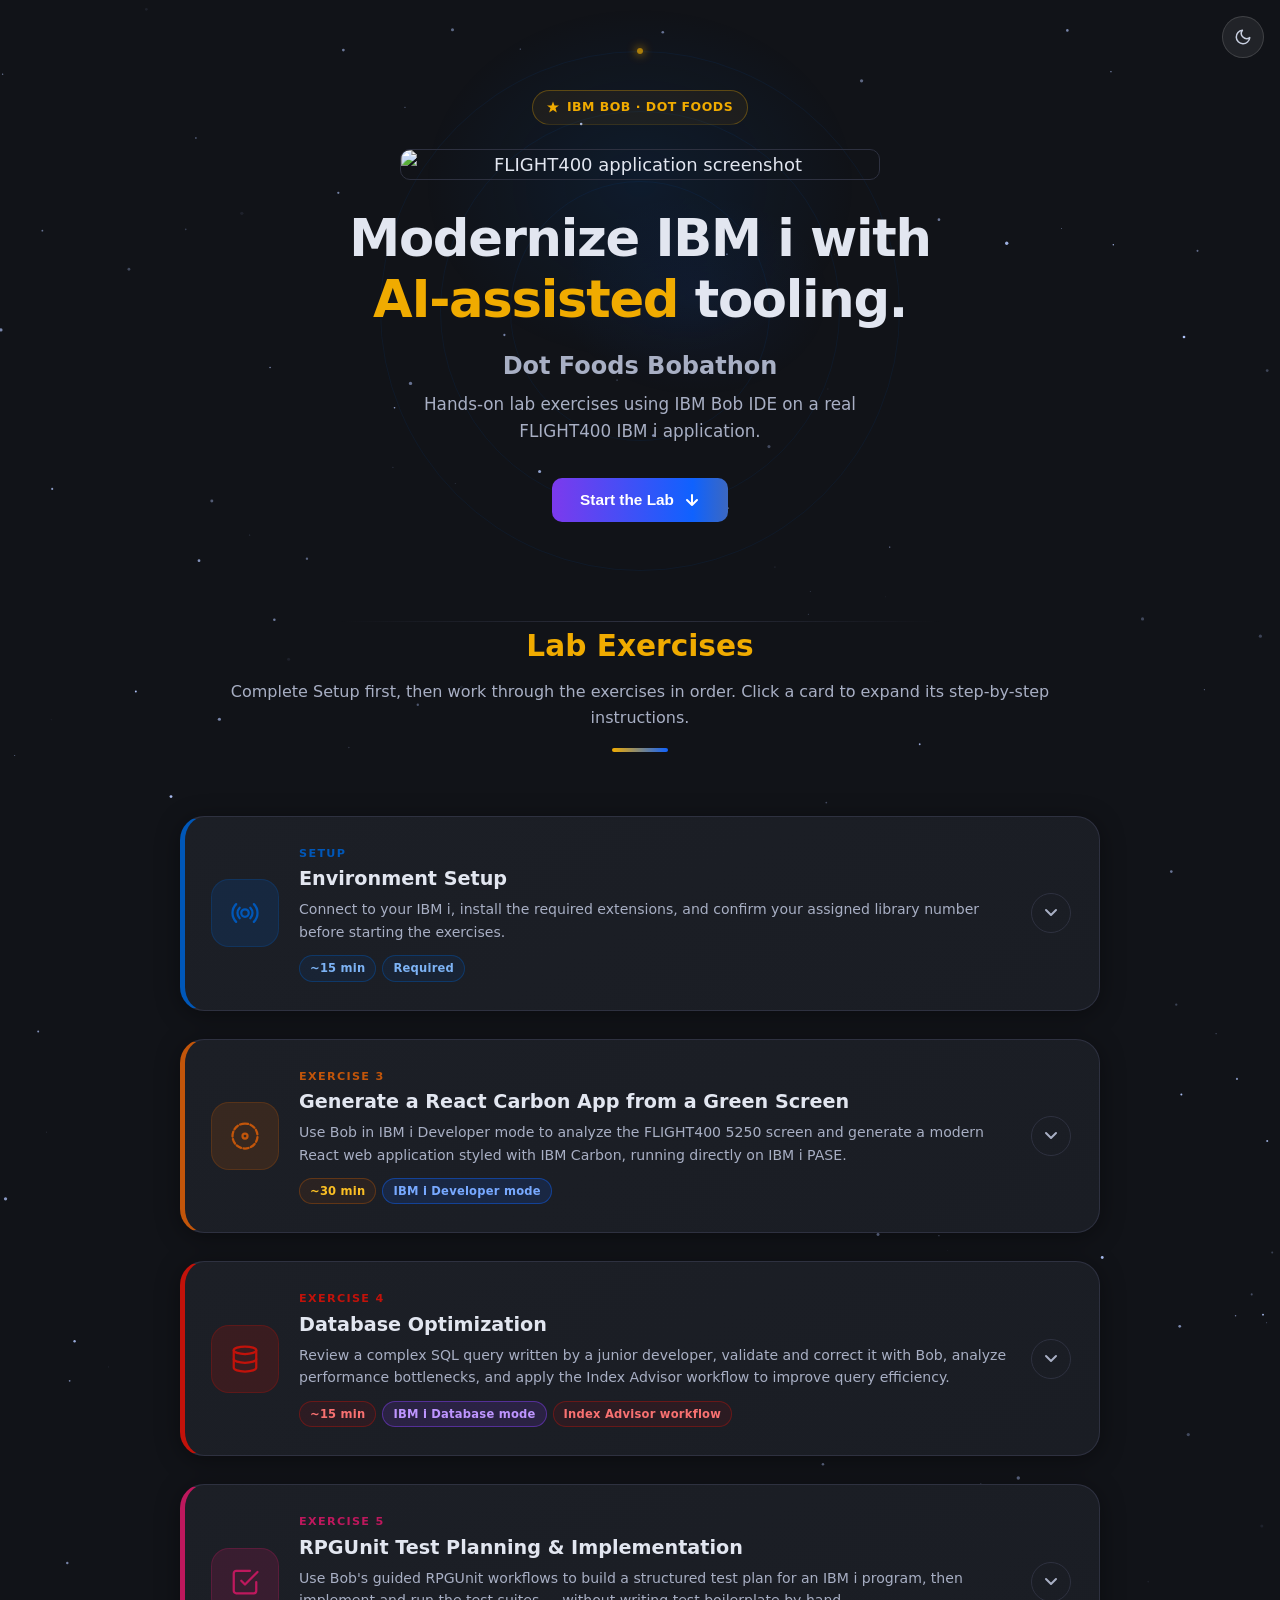
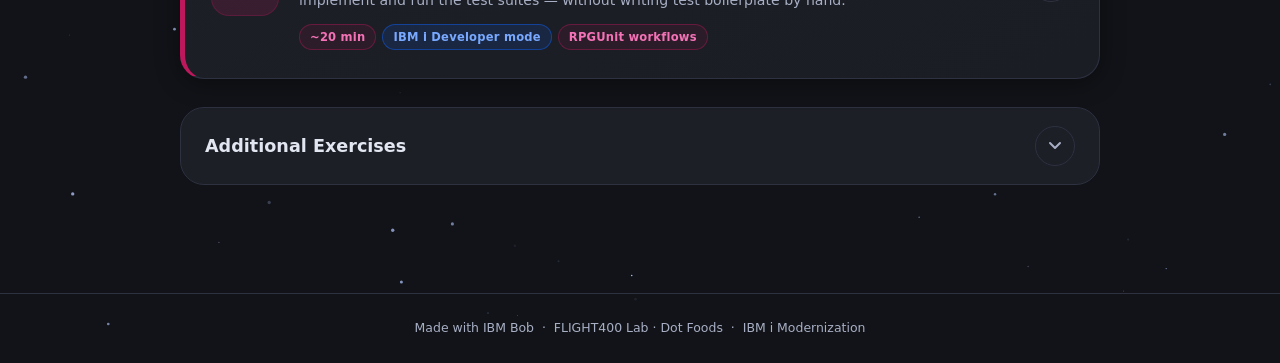
==== commit d00b0823: "Emphasize Dot Foods Bobathon in hero heading" ====
--- a/docs/index.html
+++ b/docs/index.html
@@ -51,7 +51,7 @@
   <h1>
     <span class="word-mask"><span class="word-inner" style="--d:200ms">Modernize</span></span>&#32;<span class="word-mask"><span class="word-inner" style="--d:280ms">IBM i</span></span>&#32;<span class="word-mask"><span class="word-inner" style="--d:360ms">with</span></span><br/><span class="word-mask"><span class="word-inner word-gold" style="--d:440ms">AI-assisted</span></span>&#32;<span class="word-mask"><span class="word-inner" style="--d:520ms">tooling.</span></span>
   </h1>
-  <p style="font-size:1.1rem;font-weight:600;margin-bottom:0.25rem">Dot Foods Bobathon</p>
+  <p style="font-size:1.5rem;font-weight:700;margin-bottom:0.25rem">Dot Foods Bobathon</p>
   <p>Hands-on lab exercises using IBM Bob IDE on a real FLIGHT400 IBM i application.</p>
   <button class="hero-cta" id="hero-cta-btn">
     Start the Lab
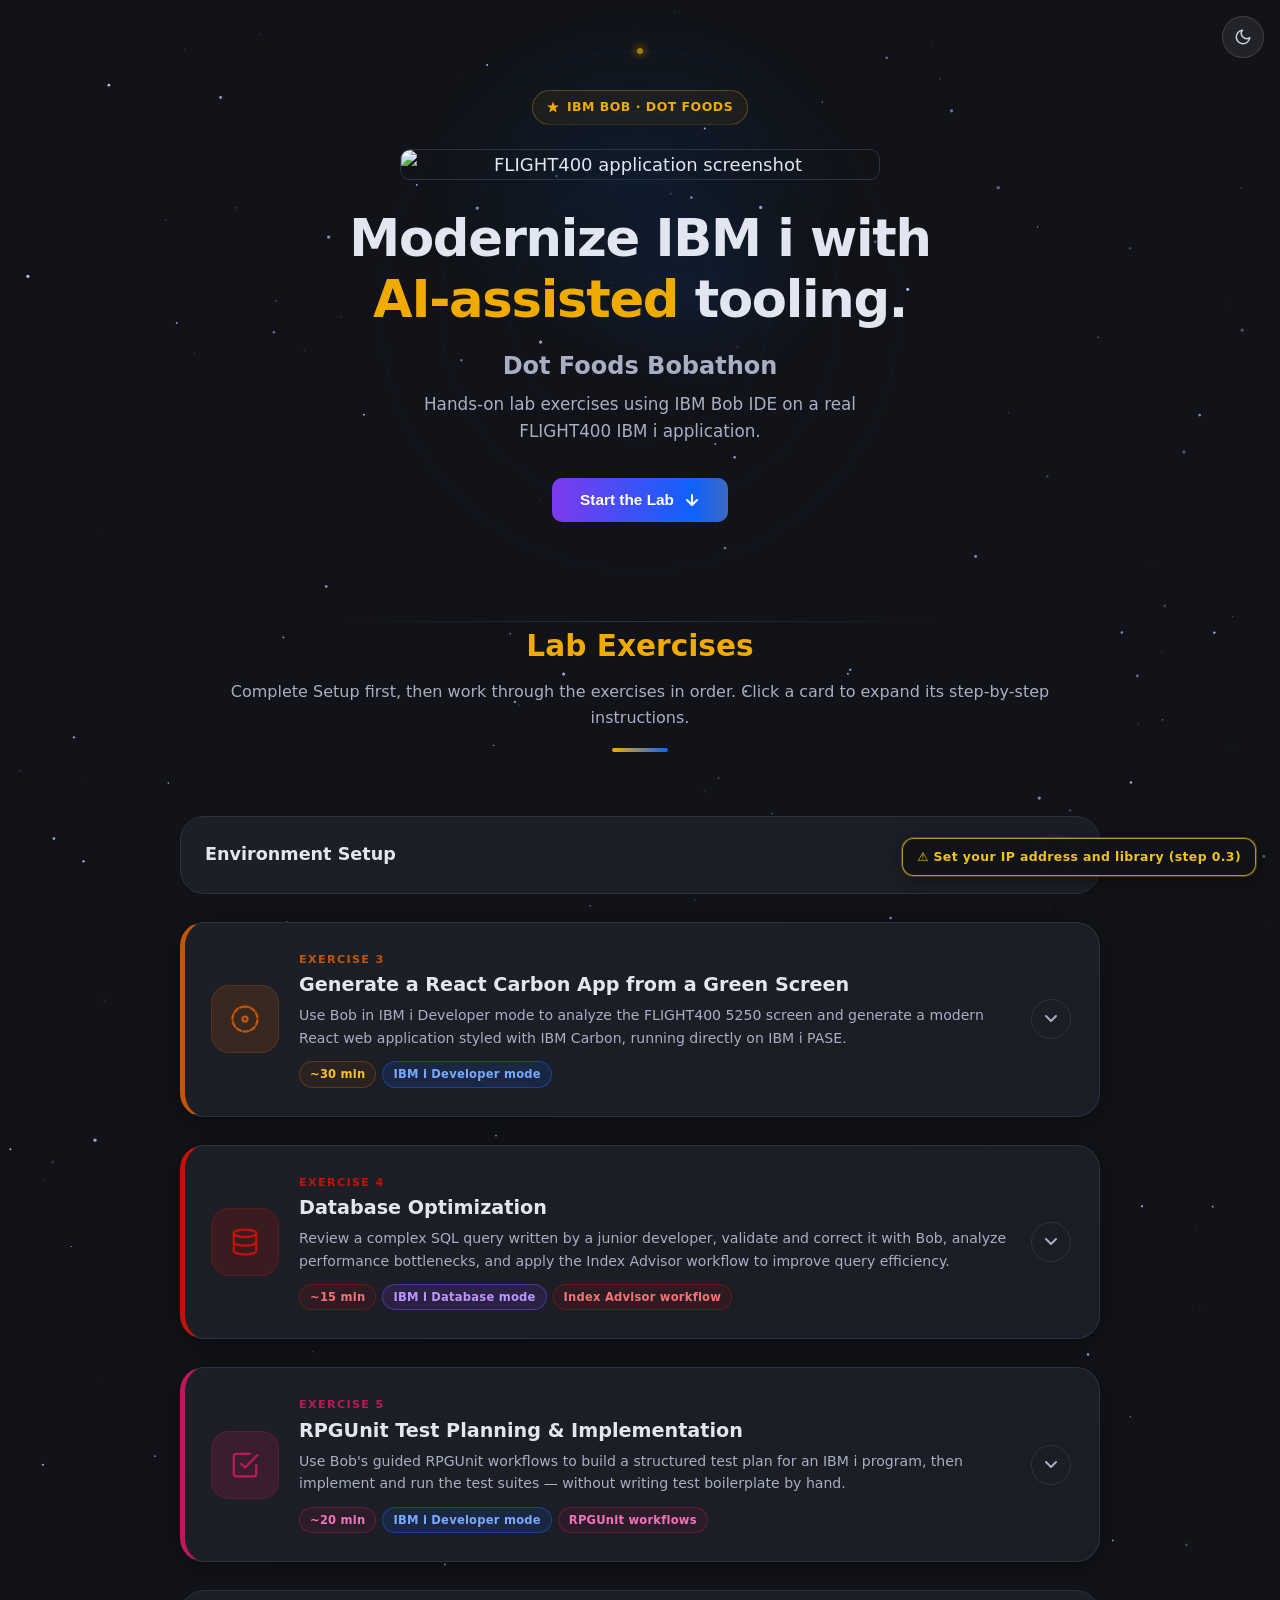
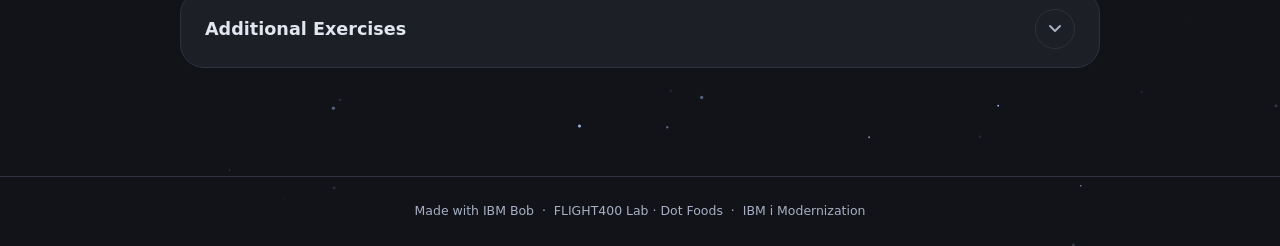
==== commit bb01c6a6: "Add IP box to step 0.3, badge flag styling, and cache-bust assets" ====
--- a/docs/index.html
+++ b/docs/index.html
@@ -8,7 +8,7 @@
 <link rel="preconnect" href="https://fonts.googleapis.com" />
 <link rel="preconnect" href="https://fonts.gstatic.com" crossorigin />
 <link href="https://fonts.googleapis.com/css2?family=Inter:wght@400;500;600;700;800;900&family=JetBrains+Mono:wght@400;500&display=swap" rel="stylesheet" />
-<link rel="stylesheet" href="css/styles.css?v=5" />
+<link rel="stylesheet" href="css/styles.css?v=6" />
 </head>
 <body>
 
@@ -175,6 +175,6 @@
   <button class="student-badge-clear" id="student-badge-clear" title="Clear selection" aria-label="Clear student selection">✕</button>
 </div>
 
-<script src="js/app.js?v=3"></script>
+<script src="js/app.js?v=4"></script>
 </body>
 </html>
--- a/docs/css/styles.css
+++ b/docs/css/styles.css
@@ -440,6 +440,8 @@
 
 .card-title { font-size: 1.2rem; font-weight: 800; color: var(--text); margin-bottom: 6px; line-height: 1.3; }
 .card-desc  { font-size: 0.88rem; color: var(--muted); line-height: 1.6; }
+.card-desc.card-desc-alert { color: #d1242f; font-weight: 600; margin-top: 6px; }
+
 
 .card-meta { margin-top: 12px; display: flex; gap: 6px; flex-wrap: wrap; }
 .card-tag {
@@ -711,6 +713,18 @@
 .data-table tbody tr:hover td { background: rgba(255,255,255,0.04); }
 .data-table tbody tr.attendee-selected td { background: rgba(15,98,254,0.12); }
 .data-table tbody tr.attendee-selected td:first-child { border-left: 3px solid var(--ibm-blue); padding-left: 9px; }
+
+/* Server IP address field (Setup 0.3) */
+.server-ip-field { margin: 4px 0 14px; max-width: 360px; }
+.server-ip-field label { display: block; font-size: 0.82rem; font-weight: 700; color: var(--text); margin-bottom: 6px; }
+.server-ip-field input {
+  width: 100%; padding: 9px 12px; font: inherit; font-family: var(--font-mono);
+  color: var(--text); background: var(--surface);
+  border: 1px solid var(--border); border-radius: 8px;
+}
+.server-ip-field input:focus-visible { outline: 3px solid var(--accent); outline-offset: 2px; border-color: var(--ibm-blue); }
+.server-ip-msg { min-height: 1.2em; margin-top: 4px; font-size: 0.78rem; color: #d1242f; }
+
 .data-table code { color: #7db3f5; }
 
 /* SQL / code block */
@@ -935,6 +949,24 @@
   transition: background 150ms var(--ease-out), color 150ms var(--ease-out);
 }
 .student-badge-clear:hover { background: rgba(194,18,10,0.25); border-color: rgba(194,18,10,0.5); color: #f87171; }
+.student-badge-name[role="button"] { cursor: pointer; }
+.student-badge-name[role="button"]:focus-visible { outline: 3px solid var(--accent); outline-offset: 4px; border-radius: 4px; }
+.student-badge.needs-choice {
+  border-color: rgba(241,194,27,0.75);
+  box-shadow: 0 4px 24px rgba(0,0,0,0.45), 0 0 0 1px rgba(241,194,27,0.35);
+  animation: badge-attention 2.4s ease-in-out infinite;
+}
+.badge-flag { color: #f1c21b; font-weight: 800; }
+[data-theme="light"] .student-badge.needs-choice { border-color: rgba(177,115,0,0.7); box-shadow: 0 4px 24px rgba(0,0,0,0.12), 0 0 0 1px rgba(177,115,0,0.3); }
+[data-theme="light"] .badge-flag { color: #8a5300; }
+@keyframes badge-attention {
+  0%, 100% { transform: translateY(0); }
+  50%      { transform: translateY(-4px); }
+}
+@media (prefers-reduced-motion: reduce) {
+  .student-badge.needs-choice { animation: none; }
+}
+
 
 /* ── RESPONSIVE ── */
 @media (max-width: 640px) {
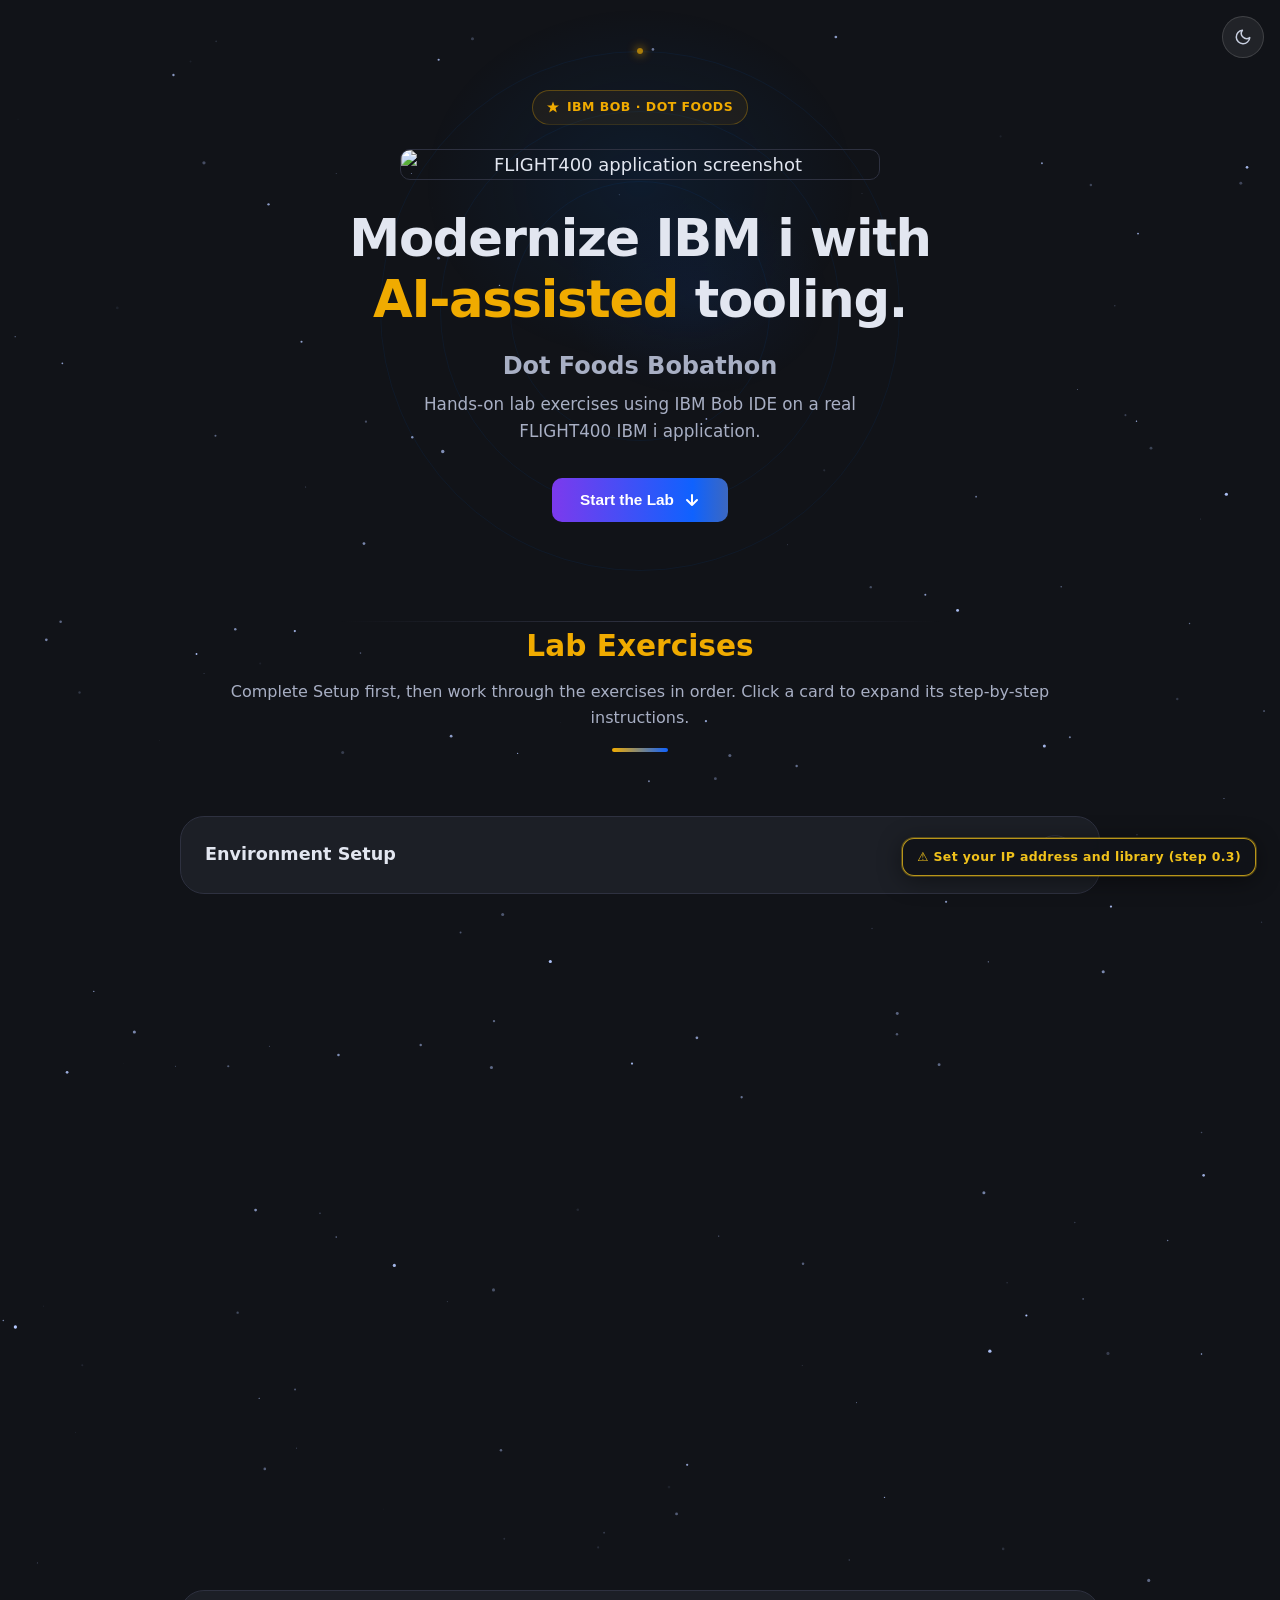
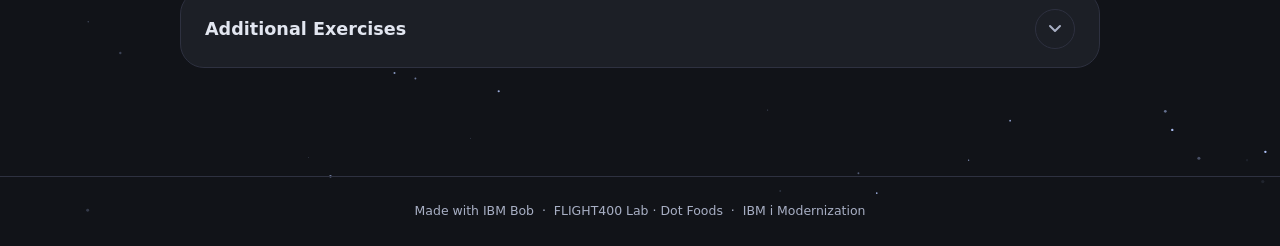
==== commit ec25d0d7: "Exercise 3.1: inline copyable skill text (bind Vite to 127.0.0.1) instead of linking to GitHub" ====
--- a/docs/index.html
+++ b/docs/index.html
@@ -8,7 +8,7 @@
 <link rel="preconnect" href="https://fonts.googleapis.com" />
 <link rel="preconnect" href="https://fonts.gstatic.com" crossorigin />
 <link href="https://fonts.googleapis.com/css2?family=Inter:wght@400;500;600;700;800;900&family=JetBrains+Mono:wght@400;500&display=swap" rel="stylesheet" />
-<link rel="stylesheet" href="css/styles.css?v=6" />
+<link rel="stylesheet" href="css/styles.css?v=7" />
 </head>
 <body>
 
--- a/docs/css/styles.css
+++ b/docs/css/styles.css
@@ -568,6 +568,15 @@
   padding-right: 60px;
 }
 .step-prompt .copy-btn { top: 8px; right: 8px; }
+
+/* Collapsible skill text */
+.skill-details { margin-top: 10px; }
+.skill-details summary {
+  cursor: pointer; font-size: 0.85rem; font-weight: 600;
+  color: var(--accent); padding: 6px 0; list-style-position: inside;
+}
+.skill-details summary:hover { text-decoration: underline; }
+.skill-details .step-prompt pre { max-height: 360px; overflow: auto; }
 
 /* Copy button */
 .copy-btn {
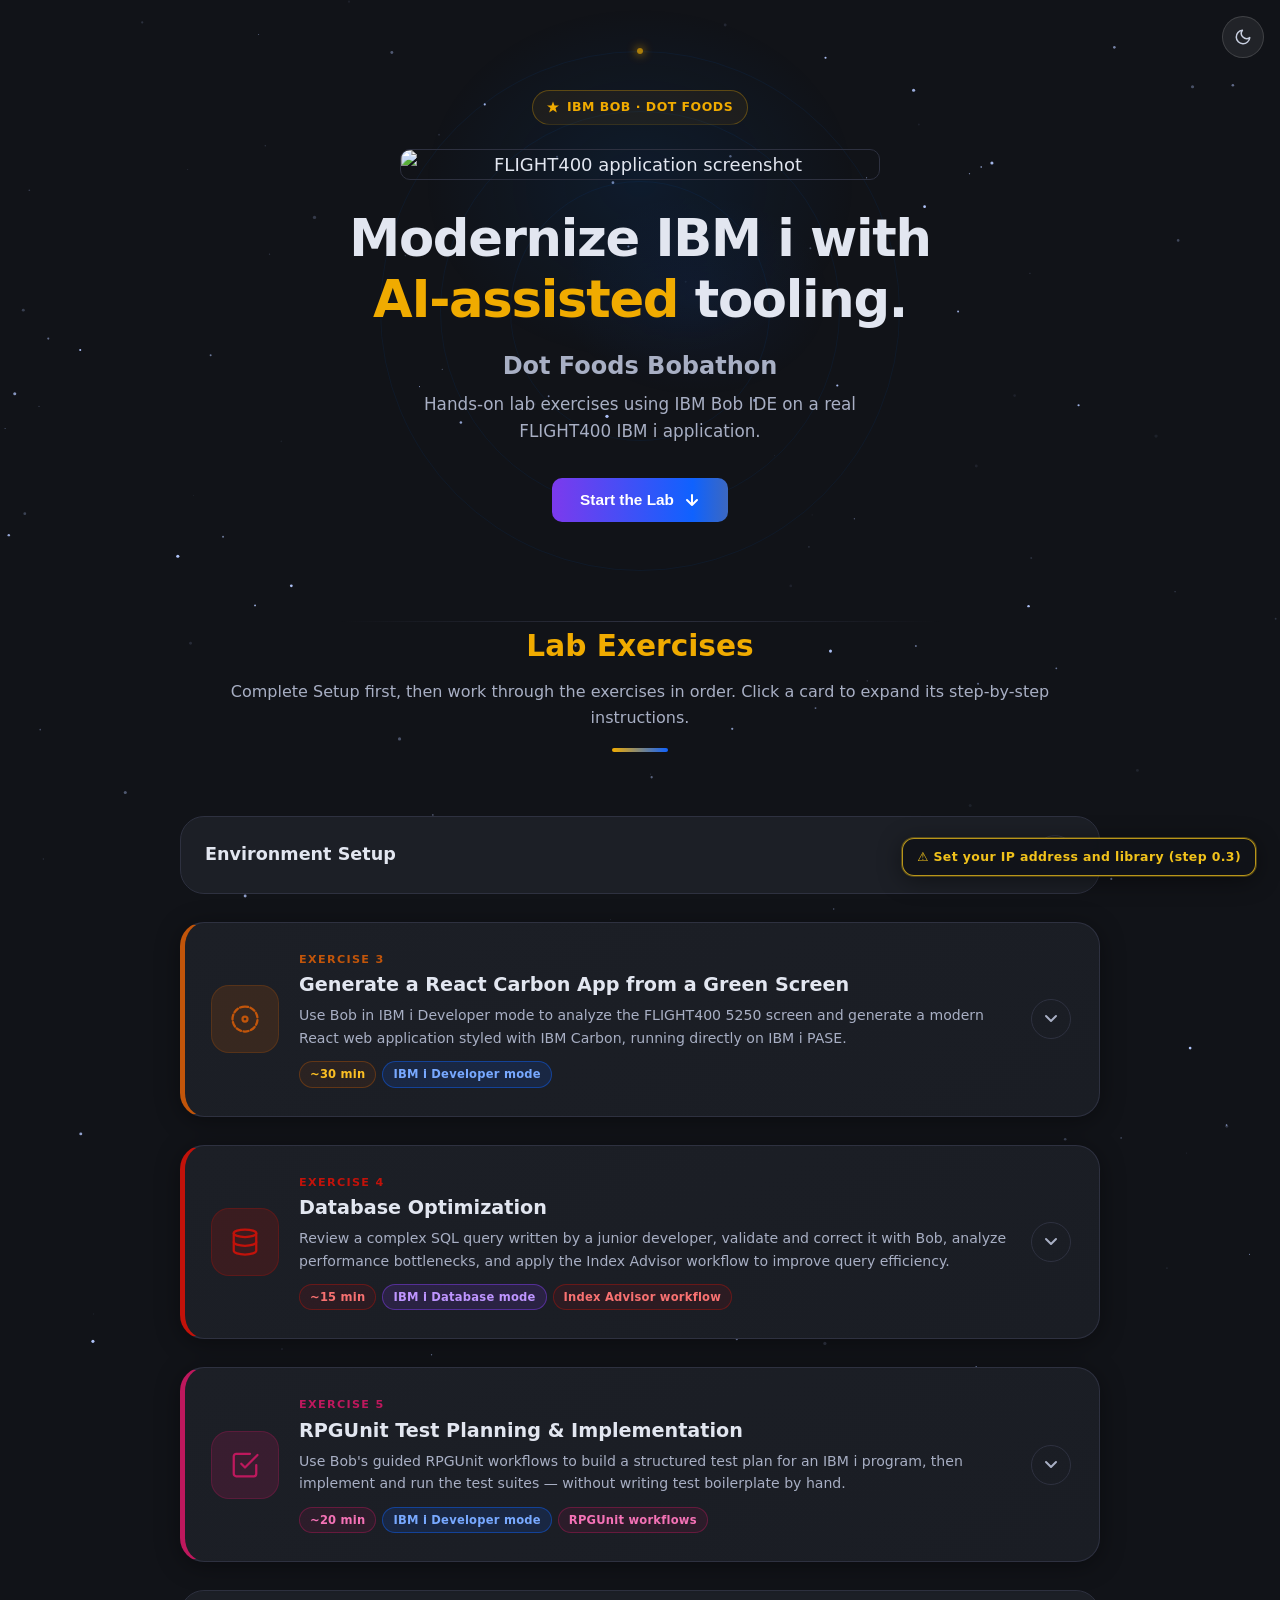
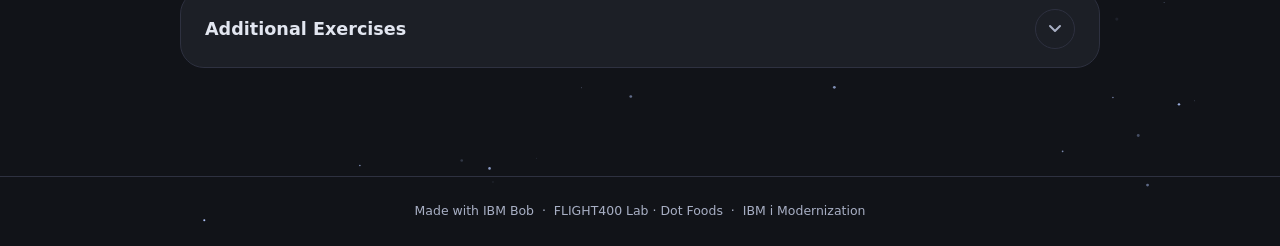
==== commit 5dec0993: "Fix offline copy: read embedded exercises instead of fetch(); rebuild offline" ====
--- a/docs/index.html
+++ b/docs/index.html
@@ -175,6 +175,6 @@
   <button class="student-badge-clear" id="student-badge-clear" title="Clear selection" aria-label="Clear student selection">✕</button>
 </div>
 
-<script src="js/app.js?v=4"></script>
+<script src="js/app.js?v=5"></script>
 </body>
 </html>
